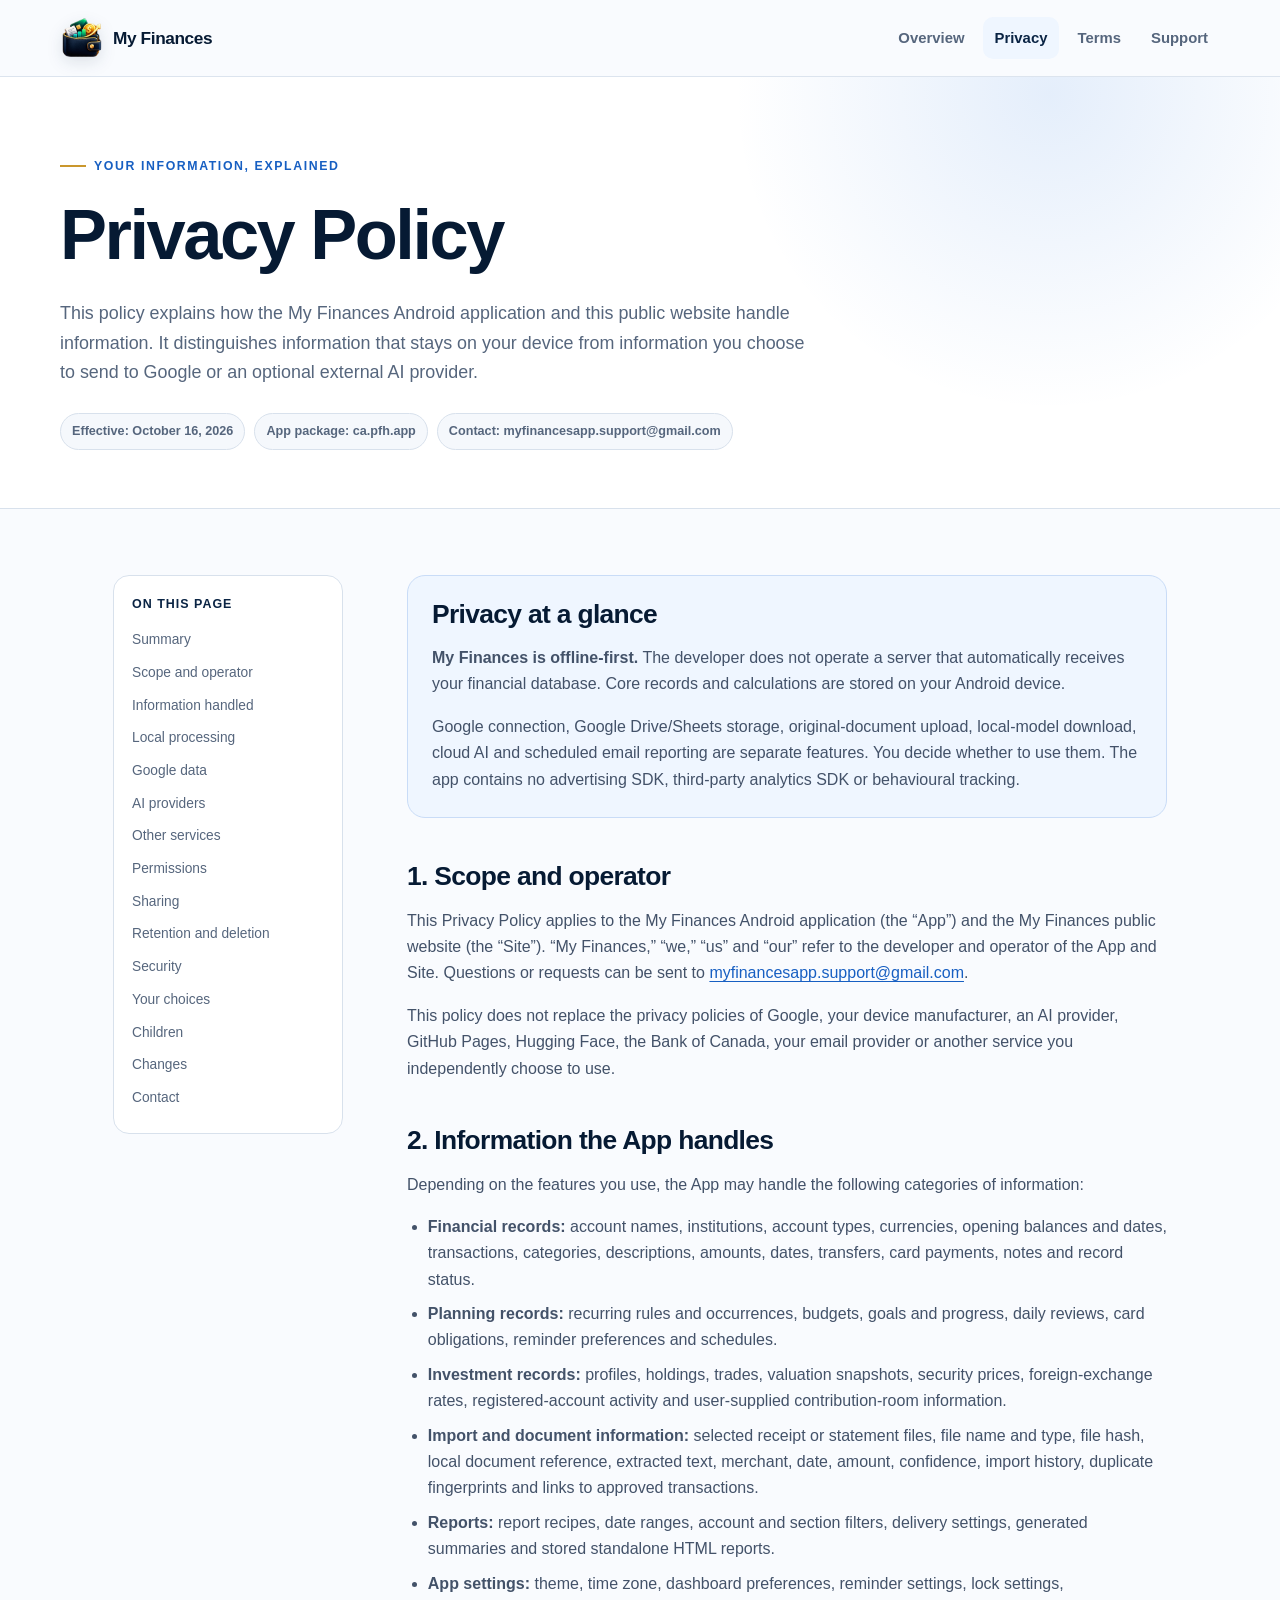
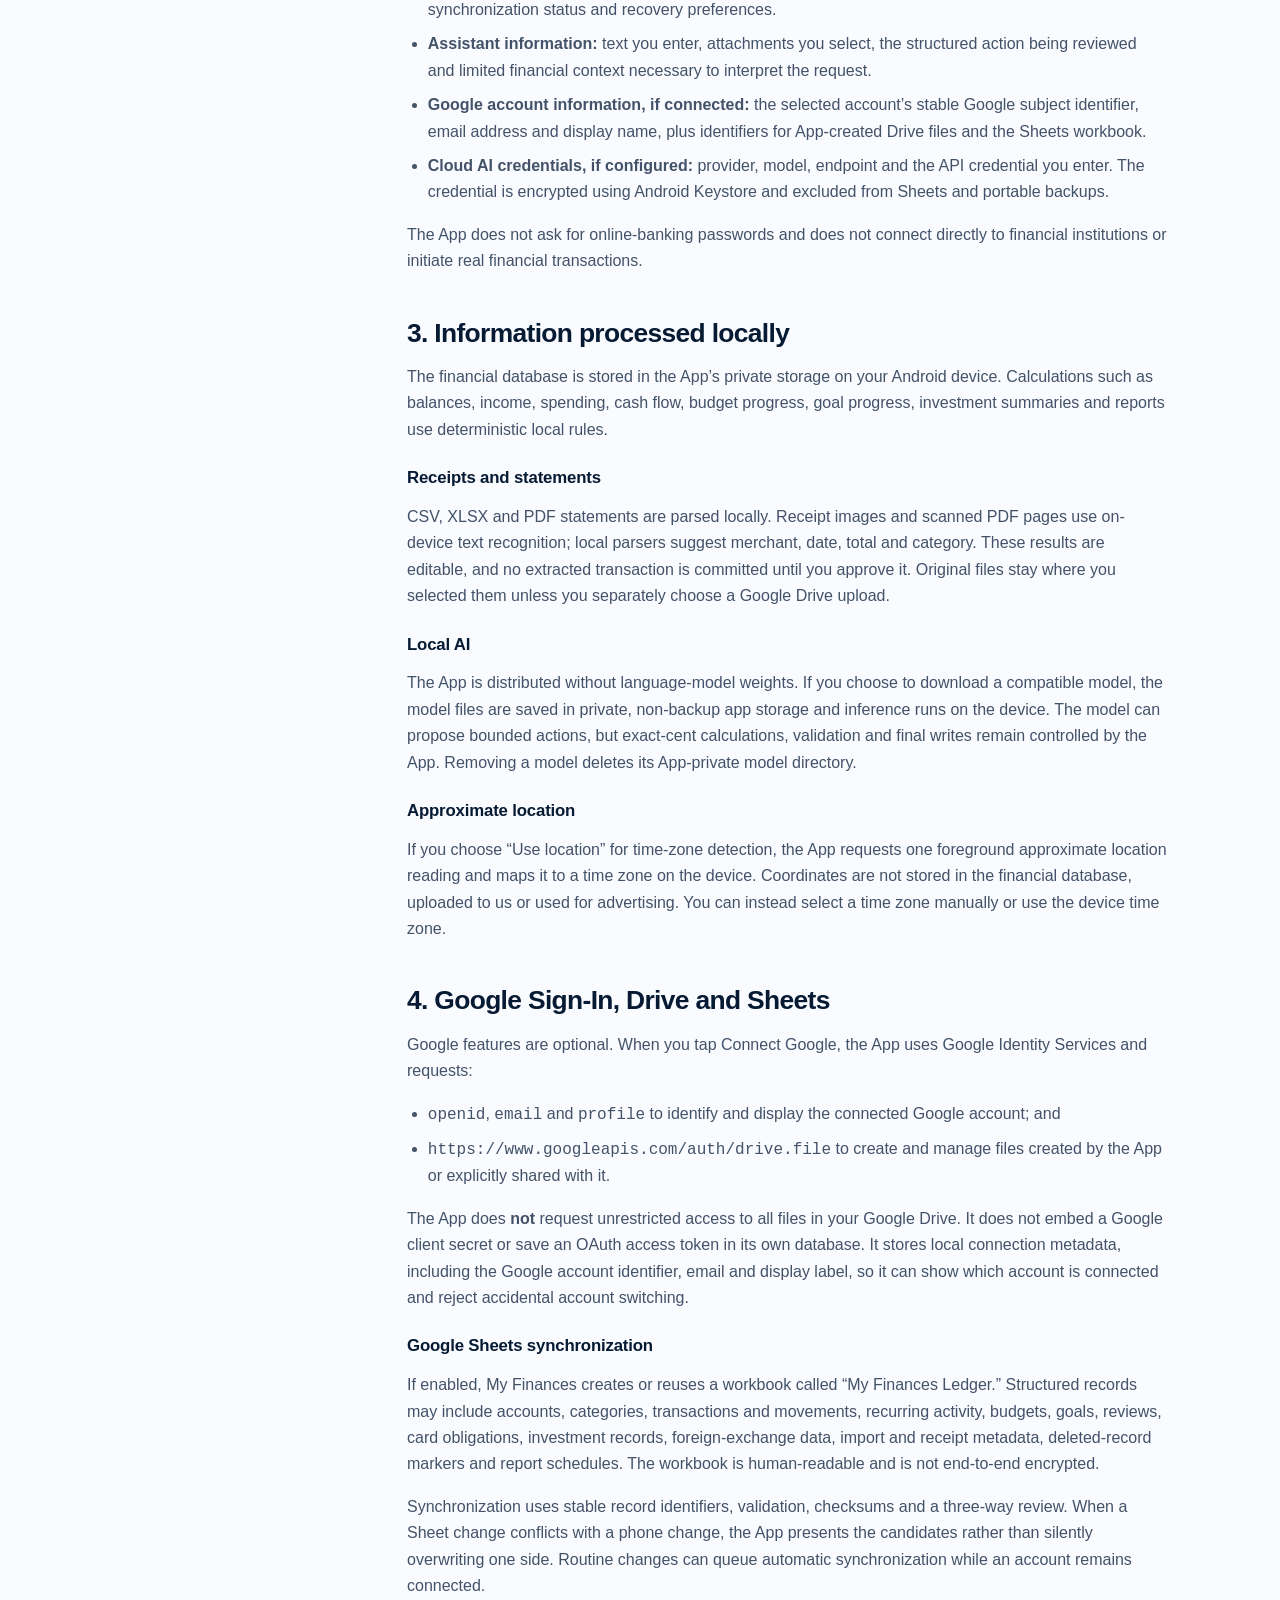
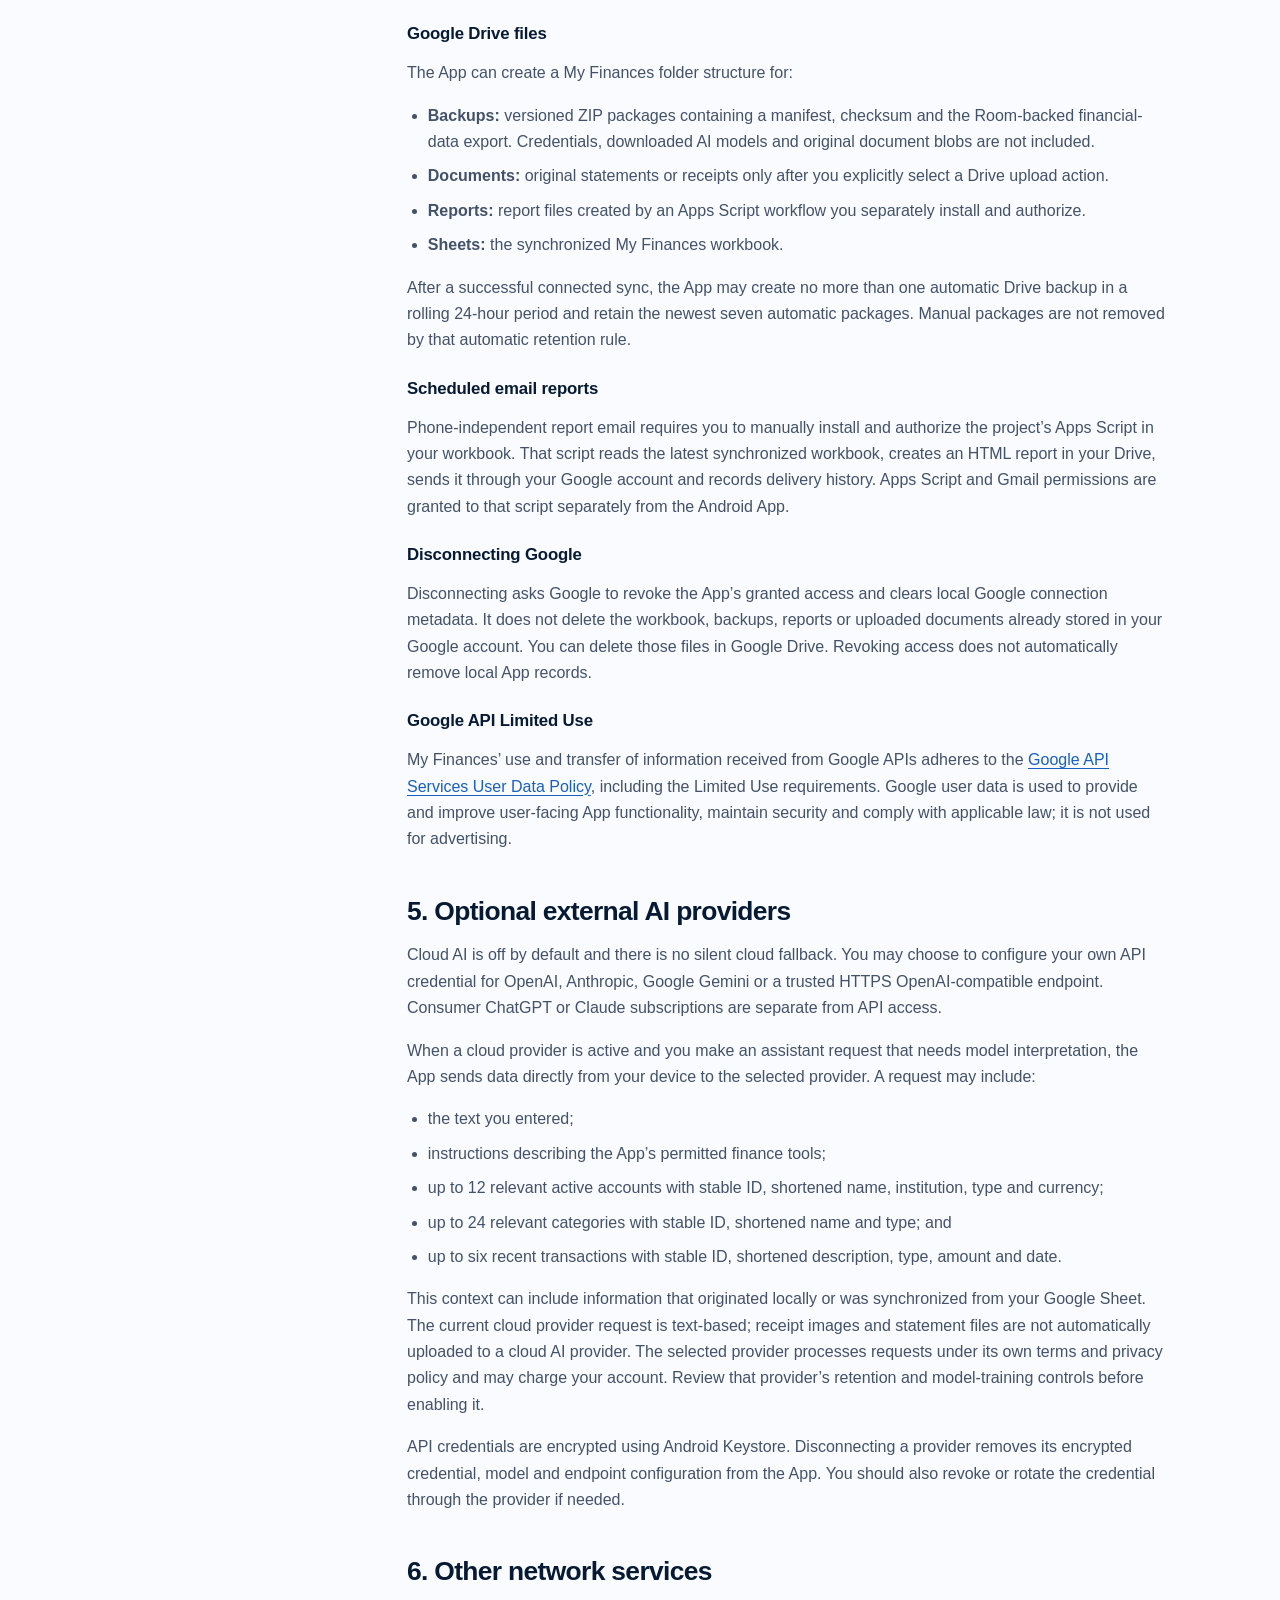
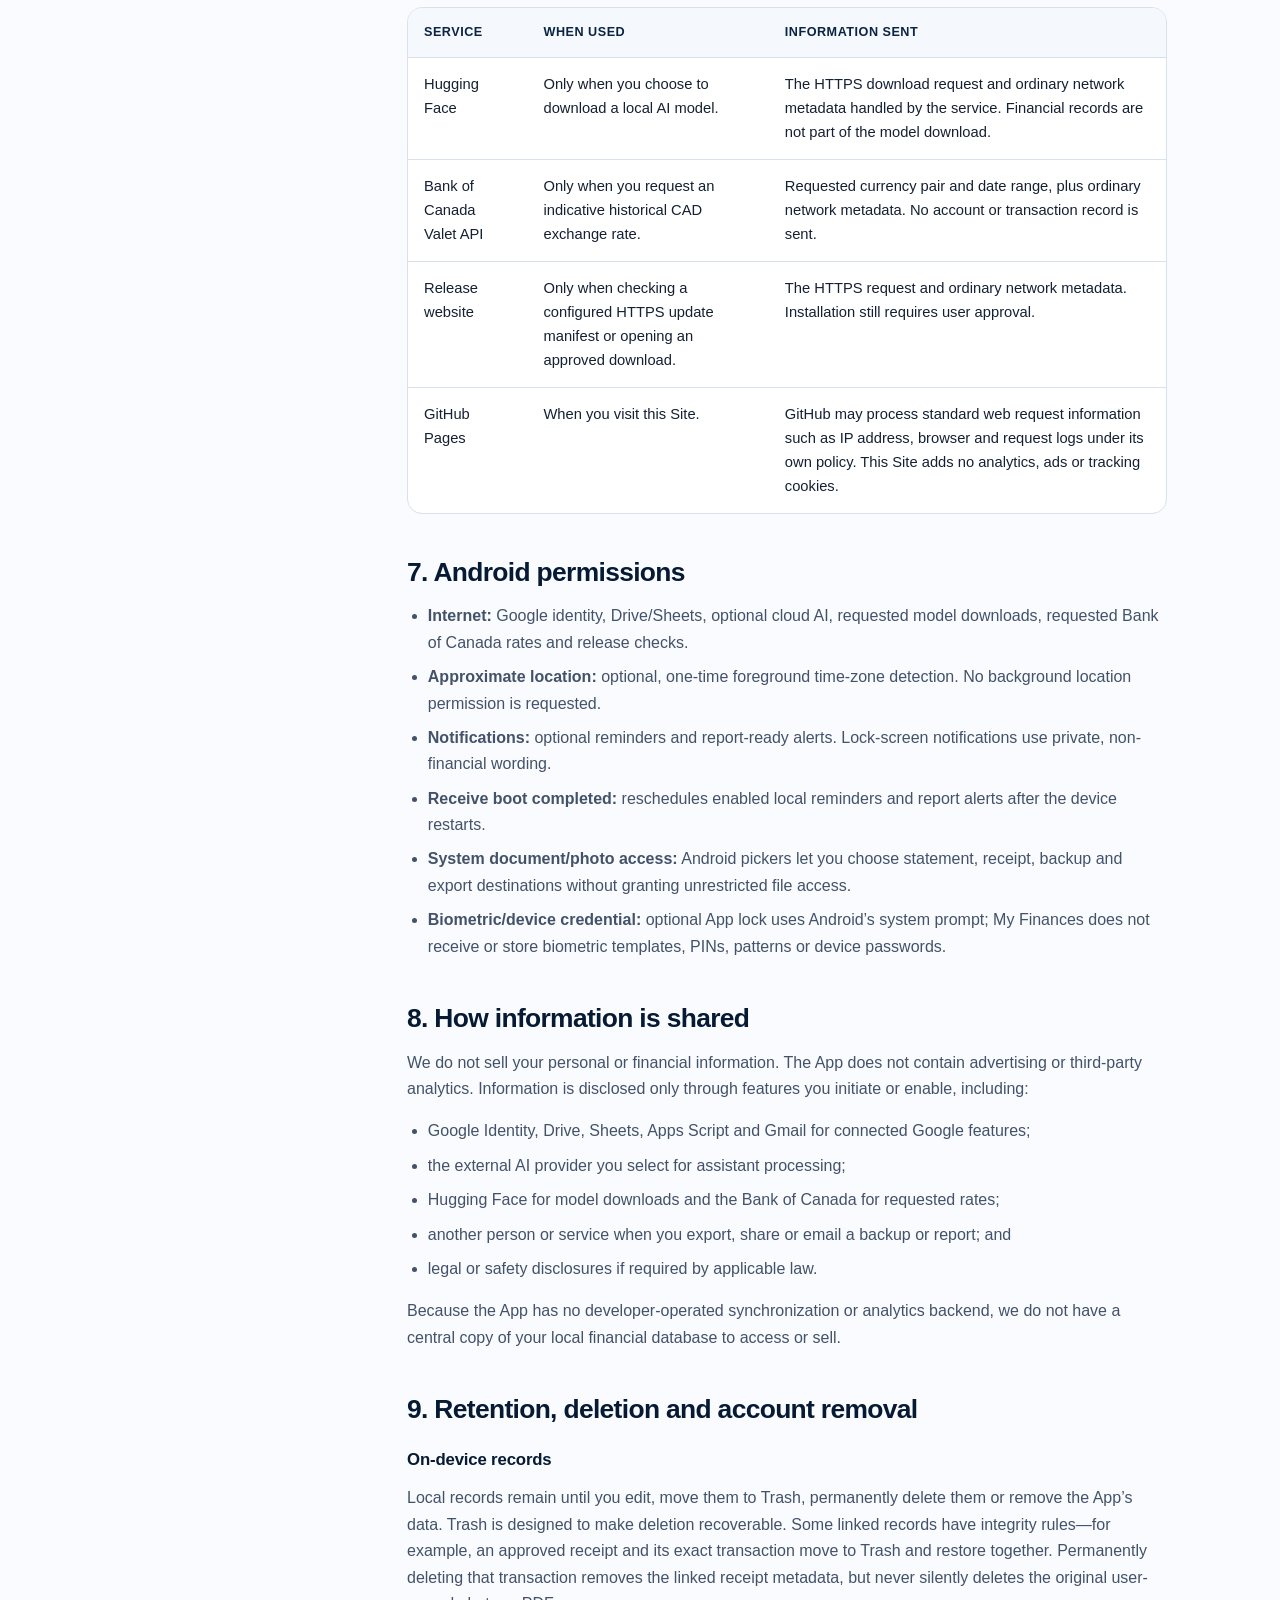
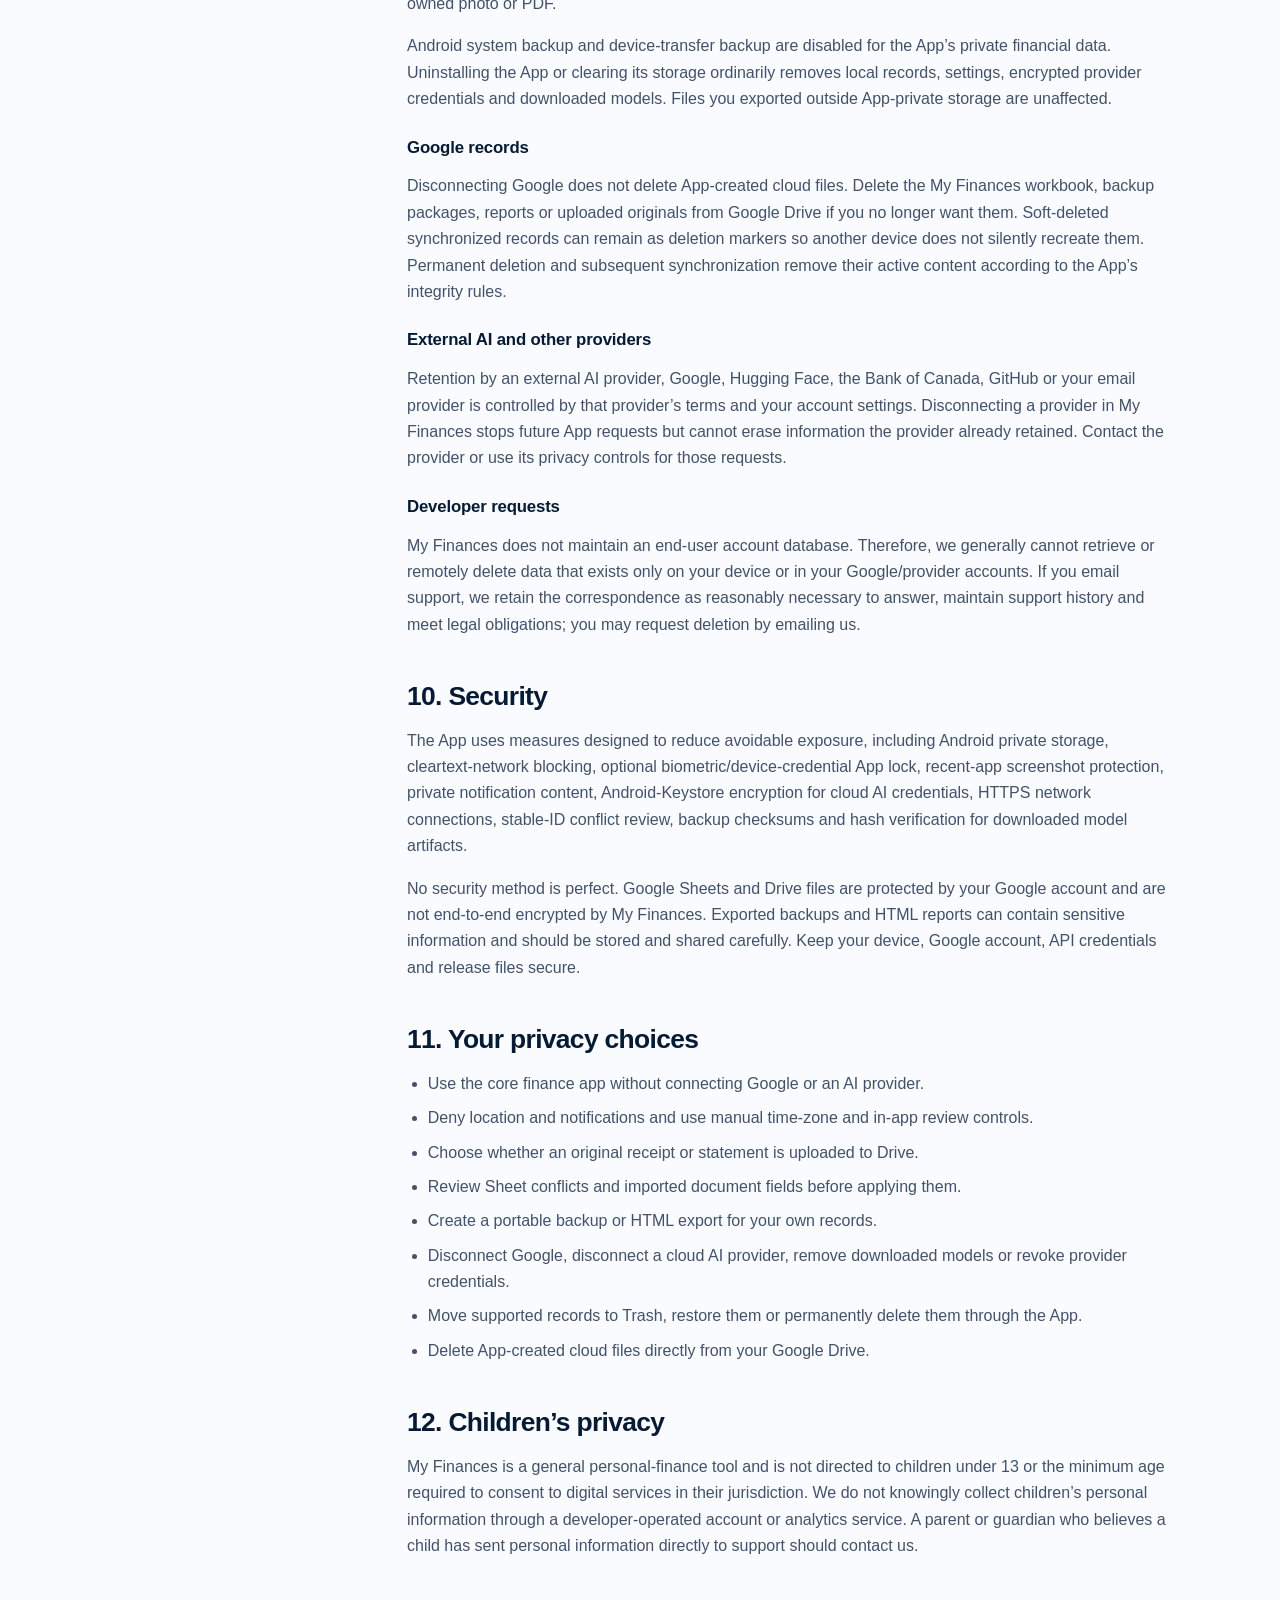
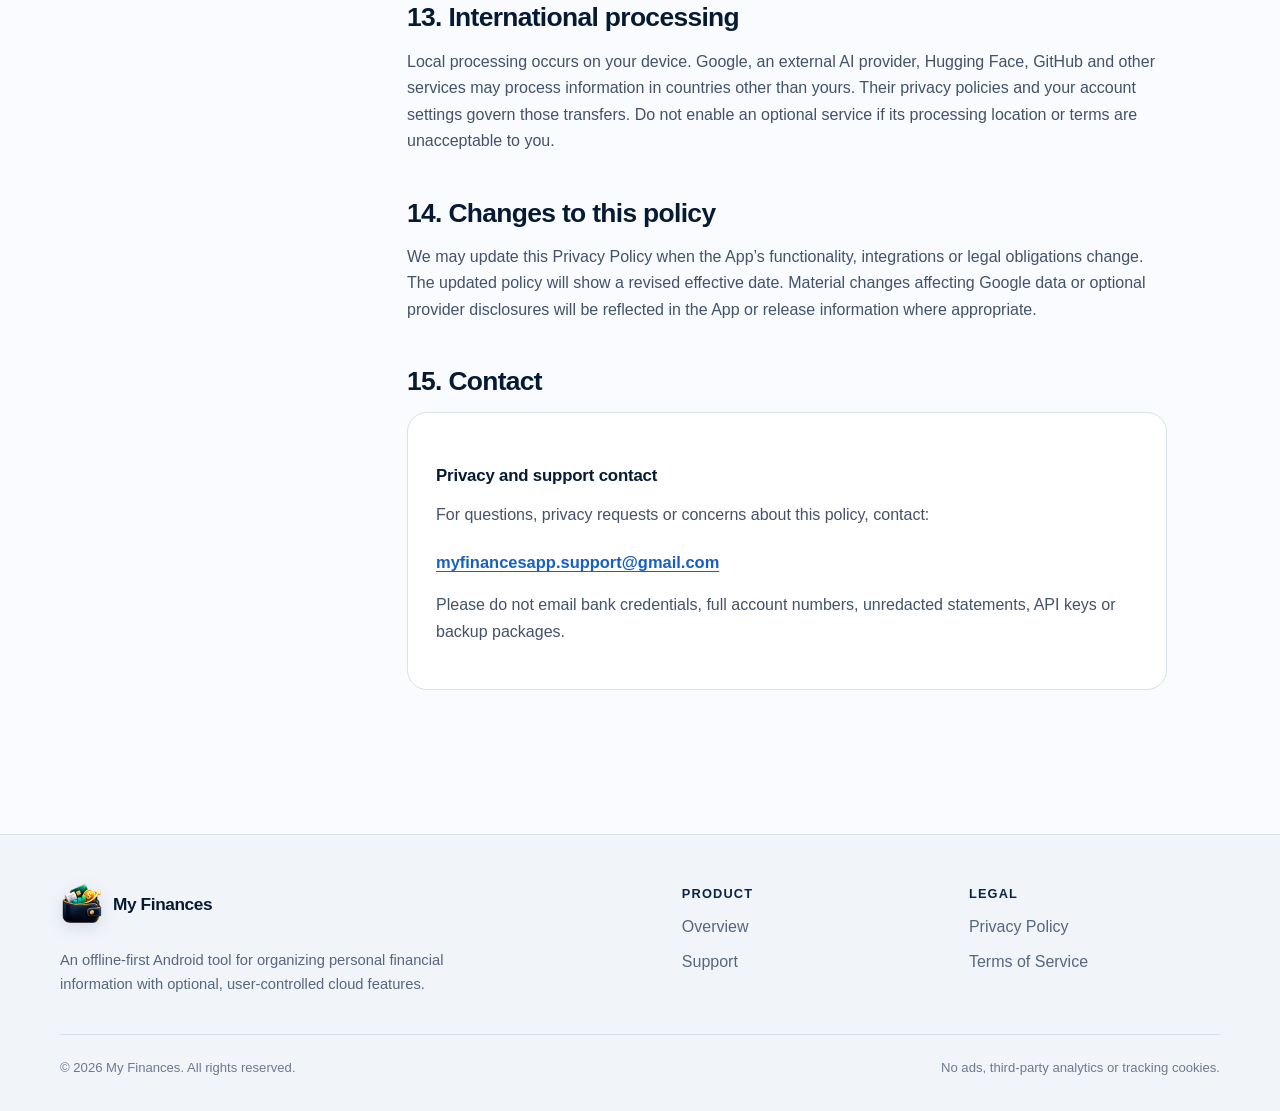
==== privacy.html @ 4ec8d9cf "Add My Finances public website and legal pages" ====
<!doctype html>
<html lang="en-CA">
<head>
  <meta charset="utf-8">
  <meta name="viewport" content="width=device-width, initial-scale=1">
  <meta name="description" content="Privacy Policy for the My Finances Android application and website, including local data, Google Drive and Sheets, document imports, AI providers, retention, export and deletion.">
  <meta name="theme-color" content="#0a2444">
  <title>Privacy Policy — My Finances</title>
  <link rel="icon" type="image/png" href="assets/my-finances-logo.png">
  <link rel="stylesheet" href="styles.css">
</head>
<body>
  <a class="skip-link" href="#main">Skip to main content</a>
  <header class="site-header">
    <div class="container header-inner">
      <a class="brand" href="index.html" aria-label="My Finances home">
        <img src="assets/my-finances-logo.png" alt="" width="42" height="42">
        <span>My Finances</span>
      </a>
      <nav class="site-nav" aria-label="Main navigation">
        <a href="index.html">Overview</a>
        <a href="privacy.html" aria-current="page">Privacy</a>
        <a href="terms.html">Terms</a>
        <a href="support.html">Support</a>
      </nav>
    </div>
  </header>

  <main id="main">
    <header class="page-hero">
      <div class="container">
        <p class="eyebrow">Your information, explained</p>
        <h1>Privacy Policy</h1>
        <p class="page-intro">This policy explains how the My Finances Android application and this public website handle information. It distinguishes information that stays on your device from information you choose to send to Google or an optional external AI provider.</p>
        <div class="meta-row">
          <span class="meta-tag">Effective: October 16, 2026</span>
          <span class="meta-tag">App package: ca.pfh.app</span>
          <span class="meta-tag">Contact: myfinancesapp.support@gmail.com</span>
        </div>
      </div>
    </header>

    <div class="container legal-layout">
      <nav class="toc" aria-label="Privacy Policy sections">
        <strong>On this page</strong>
        <a href="#summary">Summary</a>
        <a href="#scope">Scope and operator</a>
        <a href="#information">Information handled</a>
        <a href="#local">Local processing</a>
        <a href="#google">Google data</a>
        <a href="#ai">AI providers</a>
        <a href="#other-services">Other services</a>
        <a href="#permissions">Permissions</a>
        <a href="#sharing">Sharing</a>
        <a href="#retention">Retention and deletion</a>
        <a href="#security">Security</a>
        <a href="#choices">Your choices</a>
        <a href="#children">Children</a>
        <a href="#changes">Changes</a>
        <a href="#contact">Contact</a>
      </nav>

      <article class="legal-content">
        <section id="summary" class="legal-summary">
          <h2>Privacy at a glance</h2>
          <p><strong>My Finances is offline-first.</strong> The developer does not operate a server that automatically receives your financial database. Core records and calculations are stored on your Android device.</p>
          <p>Google connection, Google Drive/Sheets storage, original-document upload, local-model download, cloud AI and scheduled email reporting are separate features. You decide whether to use them. The app contains no advertising SDK, third-party analytics SDK or behavioural tracking.</p>
        </section>

        <section id="scope">
          <h2>1. Scope and operator</h2>
          <p>This Privacy Policy applies to the My Finances Android application (the “App”) and the My Finances public website (the “Site”). “My Finances,” “we,” “us” and “our” refer to the developer and operator of the App and Site. Questions or requests can be sent to <a href="mailto:myfinancesapp.support@gmail.com">myfinancesapp.support@gmail.com</a>.</p>
          <p>This policy does not replace the privacy policies of Google, your device manufacturer, an AI provider, GitHub Pages, Hugging Face, the Bank of Canada, your email provider or another service you independently choose to use.</p>
        </section>

        <section id="information">
          <h2>2. Information the App handles</h2>
          <p>Depending on the features you use, the App may handle the following categories of information:</p>
          <ul>
            <li><strong>Financial records:</strong> account names, institutions, account types, currencies, opening balances and dates, transactions, categories, descriptions, amounts, dates, transfers, card payments, notes and record status.</li>
            <li><strong>Planning records:</strong> recurring rules and occurrences, budgets, goals and progress, daily reviews, card obligations, reminder preferences and schedules.</li>
            <li><strong>Investment records:</strong> profiles, holdings, trades, valuation snapshots, security prices, foreign-exchange rates, registered-account activity and user-supplied contribution-room information.</li>
            <li><strong>Import and document information:</strong> selected receipt or statement files, file name and type, file hash, local document reference, extracted text, merchant, date, amount, confidence, import history, duplicate fingerprints and links to approved transactions.</li>
            <li><strong>Reports:</strong> report recipes, date ranges, account and section filters, delivery settings, generated summaries and stored standalone HTML reports.</li>
            <li><strong>App settings:</strong> theme, time zone, dashboard preferences, reminder settings, lock settings, synchronization status and recovery preferences.</li>
            <li><strong>Assistant information:</strong> text you enter, attachments you select, the structured action being reviewed and limited financial context necessary to interpret the request.</li>
            <li><strong>Google account information, if connected:</strong> the selected account’s stable Google subject identifier, email address and display name, plus identifiers for App-created Drive files and the Sheets workbook.</li>
            <li><strong>Cloud AI credentials, if configured:</strong> provider, model, endpoint and the API credential you enter. The credential is encrypted using Android Keystore and excluded from Sheets and portable backups.</li>
          </ul>
          <p>The App does not ask for online-banking passwords and does not connect directly to financial institutions or initiate real financial transactions.</p>
        </section>

        <section id="local">
          <h2>3. Information processed locally</h2>
          <p>The financial database is stored in the App’s private storage on your Android device. Calculations such as balances, income, spending, cash flow, budget progress, goal progress, investment summaries and reports use deterministic local rules.</p>
          <h3>Receipts and statements</h3>
          <p>CSV, XLSX and PDF statements are parsed locally. Receipt images and scanned PDF pages use on-device text recognition; local parsers suggest merchant, date, total and category. These results are editable, and no extracted transaction is committed until you approve it. Original files stay where you selected them unless you separately choose a Google Drive upload.</p>
          <h3>Local AI</h3>
          <p>The App is distributed without language-model weights. If you choose to download a compatible model, the model files are saved in private, non-backup app storage and inference runs on the device. The model can propose bounded actions, but exact-cent calculations, validation and final writes remain controlled by the App. Removing a model deletes its App-private model directory.</p>
          <h3>Approximate location</h3>
          <p>If you choose “Use location” for time-zone detection, the App requests one foreground approximate location reading and maps it to a time zone on the device. Coordinates are not stored in the financial database, uploaded to us or used for advertising. You can instead select a time zone manually or use the device time zone.</p>
        </section>

        <section id="google">
          <h2>4. Google Sign-In, Drive and Sheets</h2>
          <p>Google features are optional. When you tap Connect Google, the App uses Google Identity Services and requests:</p>
          <ul>
            <li><code>openid</code>, <code>email</code> and <code>profile</code> to identify and display the connected Google account; and</li>
            <li><code>https://www.googleapis.com/auth/drive.file</code> to create and manage files created by the App or explicitly shared with it.</li>
          </ul>
          <p>The App does <strong>not</strong> request unrestricted access to all files in your Google Drive. It does not embed a Google client secret or save an OAuth access token in its own database. It stores local connection metadata, including the Google account identifier, email and display label, so it can show which account is connected and reject accidental account switching.</p>

          <h3>Google Sheets synchronization</h3>
          <p>If enabled, My Finances creates or reuses a workbook called “My Finances Ledger.” Structured records may include accounts, categories, transactions and movements, recurring activity, budgets, goals, reviews, card obligations, investment records, foreign-exchange data, import and receipt metadata, deleted-record markers and report schedules. The workbook is human-readable and is not end-to-end encrypted.</p>
          <p>Synchronization uses stable record identifiers, validation, checksums and a three-way review. When a Sheet change conflicts with a phone change, the App presents the candidates rather than silently overwriting one side. Routine changes can queue automatic synchronization while an account remains connected.</p>

          <h3>Google Drive files</h3>
          <p>The App can create a My Finances folder structure for:</p>
          <ul>
            <li><strong>Backups:</strong> versioned ZIP packages containing a manifest, checksum and the Room-backed financial-data export. Credentials, downloaded AI models and original document blobs are not included.</li>
            <li><strong>Documents:</strong> original statements or receipts only after you explicitly select a Drive upload action.</li>
            <li><strong>Reports:</strong> report files created by an Apps Script workflow you separately install and authorize.</li>
            <li><strong>Sheets:</strong> the synchronized My Finances workbook.</li>
          </ul>
          <p>After a successful connected sync, the App may create no more than one automatic Drive backup in a rolling 24-hour period and retain the newest seven automatic packages. Manual packages are not removed by that automatic retention rule.</p>

          <h3>Scheduled email reports</h3>
          <p>Phone-independent report email requires you to manually install and authorize the project’s Apps Script in your workbook. That script reads the latest synchronized workbook, creates an HTML report in your Drive, sends it through your Google account and records delivery history. Apps Script and Gmail permissions are granted to that script separately from the Android App.</p>

          <h3>Disconnecting Google</h3>
          <p>Disconnecting asks Google to revoke the App’s granted access and clears local Google connection metadata. It does not delete the workbook, backups, reports or uploaded documents already stored in your Google account. You can delete those files in Google Drive. Revoking access does not automatically remove local App records.</p>

          <h3>Google API Limited Use</h3>
          <p>My Finances’ use and transfer of information received from Google APIs adheres to the <a href="https://developers.google.com/terms/api-services-user-data-policy" rel="noopener noreferrer">Google API Services User Data Policy</a>, including the Limited Use requirements. Google user data is used to provide and improve user-facing App functionality, maintain security and comply with applicable law; it is not used for advertising.</p>
        </section>

        <section id="ai">
          <h2>5. Optional external AI providers</h2>
          <p>Cloud AI is off by default and there is no silent cloud fallback. You may choose to configure your own API credential for OpenAI, Anthropic, Google Gemini or a trusted HTTPS OpenAI-compatible endpoint. Consumer ChatGPT or Claude subscriptions are separate from API access.</p>
          <p>When a cloud provider is active and you make an assistant request that needs model interpretation, the App sends data directly from your device to the selected provider. A request may include:</p>
          <ul>
            <li>the text you entered;</li>
            <li>instructions describing the App’s permitted finance tools;</li>
            <li>up to 12 relevant active accounts with stable ID, shortened name, institution, type and currency;</li>
            <li>up to 24 relevant categories with stable ID, shortened name and type; and</li>
            <li>up to six recent transactions with stable ID, shortened description, type, amount and date.</li>
          </ul>
          <p>This context can include information that originated locally or was synchronized from your Google Sheet. The current cloud provider request is text-based; receipt images and statement files are not automatically uploaded to a cloud AI provider. The selected provider processes requests under its own terms and privacy policy and may charge your account. Review that provider’s retention and model-training controls before enabling it.</p>
          <p>API credentials are encrypted using Android Keystore. Disconnecting a provider removes its encrypted credential, model and endpoint configuration from the App. You should also revoke or rotate the credential through the provider if needed.</p>
        </section>

        <section id="other-services">
          <h2>6. Other network services</h2>
          <div class="table-wrap">
            <table>
              <thead>
                <tr><th>Service</th><th>When used</th><th>Information sent</th></tr>
              </thead>
              <tbody>
                <tr><td>Hugging Face</td><td>Only when you choose to download a local AI model.</td><td>The HTTPS download request and ordinary network metadata handled by the service. Financial records are not part of the model download.</td></tr>
                <tr><td>Bank of Canada Valet API</td><td>Only when you request an indicative historical CAD exchange rate.</td><td>Requested currency pair and date range, plus ordinary network metadata. No account or transaction record is sent.</td></tr>
                <tr><td>Release website</td><td>Only when checking a configured HTTPS update manifest or opening an approved download.</td><td>The HTTPS request and ordinary network metadata. Installation still requires user approval.</td></tr>
                <tr><td>GitHub Pages</td><td>When you visit this Site.</td><td>GitHub may process standard web request information such as IP address, browser and request logs under its own policy. This Site adds no analytics, ads or tracking cookies.</td></tr>
              </tbody>
            </table>
          </div>
        </section>

        <section id="permissions">
          <h2>7. Android permissions</h2>
          <ul>
            <li><strong>Internet:</strong> Google identity, Drive/Sheets, optional cloud AI, requested model downloads, requested Bank of Canada rates and release checks.</li>
            <li><strong>Approximate location:</strong> optional, one-time foreground time-zone detection. No background location permission is requested.</li>
            <li><strong>Notifications:</strong> optional reminders and report-ready alerts. Lock-screen notifications use private, non-financial wording.</li>
            <li><strong>Receive boot completed:</strong> reschedules enabled local reminders and report alerts after the device restarts.</li>
            <li><strong>System document/photo access:</strong> Android pickers let you choose statement, receipt, backup and export destinations without granting unrestricted file access.</li>
            <li><strong>Biometric/device credential:</strong> optional App lock uses Android’s system prompt; My Finances does not receive or store biometric templates, PINs, patterns or device passwords.</li>
          </ul>
        </section>

        <section id="sharing">
          <h2>8. How information is shared</h2>
          <p>We do not sell your personal or financial information. The App does not contain advertising or third-party analytics. Information is disclosed only through features you initiate or enable, including:</p>
          <ul>
            <li>Google Identity, Drive, Sheets, Apps Script and Gmail for connected Google features;</li>
            <li>the external AI provider you select for assistant processing;</li>
            <li>Hugging Face for model downloads and the Bank of Canada for requested rates;</li>
            <li>another person or service when you export, share or email a backup or report; and</li>
            <li>legal or safety disclosures if required by applicable law.</li>
          </ul>
          <p>Because the App has no developer-operated synchronization or analytics backend, we do not have a central copy of your local financial database to access or sell.</p>
        </section>

        <section id="retention">
          <h2>9. Retention, deletion and account removal</h2>
          <h3>On-device records</h3>
          <p>Local records remain until you edit, move them to Trash, permanently delete them or remove the App’s data. Trash is designed to make deletion recoverable. Some linked records have integrity rules—for example, an approved receipt and its exact transaction move to Trash and restore together. Permanently deleting that transaction removes the linked receipt metadata, but never silently deletes the original user-owned photo or PDF.</p>
          <p>Android system backup and device-transfer backup are disabled for the App’s private financial data. Uninstalling the App or clearing its storage ordinarily removes local records, settings, encrypted provider credentials and downloaded models. Files you exported outside App-private storage are unaffected.</p>
          <h3>Google records</h3>
          <p>Disconnecting Google does not delete App-created cloud files. Delete the My Finances workbook, backup packages, reports or uploaded originals from Google Drive if you no longer want them. Soft-deleted synchronized records can remain as deletion markers so another device does not silently recreate them. Permanent deletion and subsequent synchronization remove their active content according to the App’s integrity rules.</p>
          <h3>External AI and other providers</h3>
          <p>Retention by an external AI provider, Google, Hugging Face, the Bank of Canada, GitHub or your email provider is controlled by that provider’s terms and your account settings. Disconnecting a provider in My Finances stops future App requests but cannot erase information the provider already retained. Contact the provider or use its privacy controls for those requests.</p>
          <h3>Developer requests</h3>
          <p>My Finances does not maintain an end-user account database. Therefore, we generally cannot retrieve or remotely delete data that exists only on your device or in your Google/provider accounts. If you email support, we retain the correspondence as reasonably necessary to answer, maintain support history and meet legal obligations; you may request deletion by emailing us.</p>
        </section>

        <section id="security">
          <h2>10. Security</h2>
          <p>The App uses measures designed to reduce avoidable exposure, including Android private storage, cleartext-network blocking, optional biometric/device-credential App lock, recent-app screenshot protection, private notification content, Android-Keystore encryption for cloud AI credentials, HTTPS network connections, stable-ID conflict review, backup checksums and hash verification for downloaded model artifacts.</p>
          <p>No security method is perfect. Google Sheets and Drive files are protected by your Google account and are not end-to-end encrypted by My Finances. Exported backups and HTML reports can contain sensitive information and should be stored and shared carefully. Keep your device, Google account, API credentials and release files secure.</p>
        </section>

        <section id="choices">
          <h2>11. Your privacy choices</h2>
          <ul>
            <li>Use the core finance app without connecting Google or an AI provider.</li>
            <li>Deny location and notifications and use manual time-zone and in-app review controls.</li>
            <li>Choose whether an original receipt or statement is uploaded to Drive.</li>
            <li>Review Sheet conflicts and imported document fields before applying them.</li>
            <li>Create a portable backup or HTML export for your own records.</li>
            <li>Disconnect Google, disconnect a cloud AI provider, remove downloaded models or revoke provider credentials.</li>
            <li>Move supported records to Trash, restore them or permanently delete them through the App.</li>
            <li>Delete App-created cloud files directly from your Google Drive.</li>
          </ul>
        </section>

        <section id="children">
          <h2>12. Children’s privacy</h2>
          <p>My Finances is a general personal-finance tool and is not directed to children under 13 or the minimum age required to consent to digital services in their jurisdiction. We do not knowingly collect children’s personal information through a developer-operated account or analytics service. A parent or guardian who believes a child has sent personal information directly to support should contact us.</p>
        </section>

        <section id="international">
          <h2>13. International processing</h2>
          <p>Local processing occurs on your device. Google, an external AI provider, Hugging Face, GitHub and other services may process information in countries other than yours. Their privacy policies and your account settings govern those transfers. Do not enable an optional service if its processing location or terms are unacceptable to you.</p>
        </section>

        <section id="changes">
          <h2>14. Changes to this policy</h2>
          <p>We may update this Privacy Policy when the App’s functionality, integrations or legal obligations change. The updated policy will show a revised effective date. Material changes affecting Google data or optional provider disclosures will be reflected in the App or release information where appropriate.</p>
        </section>

        <section id="contact">
          <h2>15. Contact</h2>
          <div class="contact-card">
            <h3>Privacy and support contact</h3>
            <p>For questions, privacy requests or concerns about this policy, contact:</p>
            <a class="contact-address" href="mailto:myfinancesapp.support@gmail.com">myfinancesapp.support@gmail.com</a>
            <p>Please do not email bank credentials, full account numbers, unredacted statements, API keys or backup packages.</p>
          </div>
        </section>
      </article>
    </div>
  </main>

  <footer class="site-footer">
    <div class="container">
      <div class="footer-grid">
        <div>
          <a class="brand" href="index.html">
            <img src="assets/my-finances-logo.png" alt="" width="42" height="42">
            <span>My Finances</span>
          </a>
          <p class="footer-copy">An offline-first Android tool for organizing personal financial information with optional, user-controlled cloud features.</p>
        </div>
        <div><p class="footer-heading">Product</p><div class="footer-links"><a href="index.html">Overview</a><a href="support.html">Support</a></div></div>
        <div><p class="footer-heading">Legal</p><div class="footer-links"><a href="privacy.html">Privacy Policy</a><a href="terms.html">Terms of Service</a></div></div>
      </div>
      <div class="footer-bottom"><span>© 2026 My Finances. All rights reserved.</span><span>No ads, third-party analytics or tracking cookies.</span></div>
    </div>
  </footer>
</body>
</html>
---- styles.css ----
/* My Finances public website — intentionally dependency-free. */
:root {
  color-scheme: light;
  --navy-950: #061a33;
  --navy-900: #0a2444;
  --navy-800: #10365f;
  --blue-700: #175fc2;
  --blue-600: #2474df;
  --blue-100: #dceaff;
  --blue-050: #eff6ff;
  --green-700: #087a5b;
  --green-100: #d8f2e8;
  --gold-500: #ca972d;
  --gold-100: #f8ebc9;
  --ink: #142033;
  --muted: #56667d;
  --line: #d8e1ec;
  --surface: #ffffff;
  --surface-soft: #f5f8fc;
  --page: #f9fbfe;
  --shadow: 0 24px 60px rgba(8, 35, 68, 0.12);
  --radius-lg: 28px;
  --radius-md: 20px;
  --radius-sm: 13px;
  --content: 1160px;
}

* {
  box-sizing: border-box;
}

html {
  scroll-behavior: smooth;
}

body {
  margin: 0;
  background: var(--page);
  color: var(--ink);
  font-family: Inter, ui-sans-serif, -apple-system, BlinkMacSystemFont, "Segoe UI", Roboto, Helvetica, Arial, sans-serif;
  font-size: 16px;
  line-height: 1.65;
  -webkit-font-smoothing: antialiased;
}

img {
  display: block;
  max-width: 100%;
}

a {
  color: var(--blue-700);
  text-underline-offset: 0.18em;
}

a:hover {
  color: var(--navy-900);
}

code {
  overflow-wrap: anywhere;
  word-break: break-word;
}

a:focus-visible,
button:focus-visible {
  outline: 3px solid rgba(36, 116, 223, 0.35);
  outline-offset: 4px;
  border-radius: 6px;
}

.skip-link {
  position: fixed;
  top: 12px;
  left: 12px;
  z-index: 100;
  padding: 10px 14px;
  border-radius: 10px;
  background: var(--navy-950);
  color: #fff;
  transform: translateY(-160%);
  transition: transform 160ms ease;
}

.skip-link:focus {
  transform: translateY(0);
}

.container {
  width: min(calc(100% - 40px), var(--content));
  margin-inline: auto;
}

.site-header {
  position: sticky;
  top: 0;
  z-index: 20;
  border-bottom: 1px solid rgba(216, 225, 236, 0.86);
  background: rgba(249, 251, 254, 0.94);
  backdrop-filter: blur(16px);
}

.header-inner {
  min-height: 76px;
  display: flex;
  align-items: center;
  justify-content: space-between;
  gap: 28px;
}

.brand {
  display: inline-flex;
  align-items: center;
  gap: 11px;
  color: var(--navy-950);
  font-weight: 800;
  letter-spacing: -0.025em;
  text-decoration: none;
  white-space: nowrap;
}

.brand img {
  width: 42px;
  height: 42px;
  border-radius: 12px;
  object-fit: contain;
  filter: drop-shadow(0 5px 8px rgba(8, 35, 68, 0.12));
}

.brand span {
  font-size: 1.08rem;
}

.site-nav {
  display: flex;
  align-items: center;
  gap: 6px;
}

.site-nav a {
  padding: 9px 12px;
  border-radius: 10px;
  color: var(--muted);
  font-size: 0.93rem;
  font-weight: 650;
  text-decoration: none;
}

.site-nav a:hover,
.site-nav a[aria-current="page"] {
  background: var(--blue-050);
  color: var(--navy-900);
}

.hero {
  position: relative;
  overflow: hidden;
  padding: 92px 0 82px;
  background:
    radial-gradient(circle at 88% 8%, rgba(36, 116, 223, 0.13), transparent 27%),
    radial-gradient(circle at 12% 88%, rgba(8, 122, 91, 0.08), transparent 24%);
}

.hero::after {
  content: "";
  position: absolute;
  width: 280px;
  height: 280px;
  right: -160px;
  bottom: -150px;
  border: 1px solid rgba(202, 151, 45, 0.22);
  border-radius: 50%;
  box-shadow: 0 0 0 42px rgba(202, 151, 45, 0.04), 0 0 0 86px rgba(202, 151, 45, 0.025);
  pointer-events: none;
}

.hero-grid {
  display: grid;
  grid-template-columns: 1.08fr 0.92fr;
  align-items: center;
  gap: clamp(42px, 7vw, 90px);
}

.eyebrow {
  display: inline-flex;
  align-items: center;
  gap: 8px;
  margin: 0 0 20px;
  color: var(--blue-700);
  font-size: 0.77rem;
  font-weight: 800;
  letter-spacing: 0.13em;
  text-transform: uppercase;
}

.eyebrow::before {
  width: 26px;
  height: 2px;
  content: "";
  background: var(--gold-500);
}

h1,
h2,
h3 {
  color: var(--navy-950);
  line-height: 1.12;
  letter-spacing: -0.035em;
}

h1 {
  max-width: 760px;
  margin: 0 0 24px;
  font-size: clamp(2.75rem, 6.2vw, 5.25rem);
  font-weight: 850;
}

h2 {
  margin: 0 0 18px;
  font-size: clamp(2rem, 4vw, 3.25rem);
  font-weight: 820;
}

h3 {
  margin: 0 0 10px;
  font-size: 1.18rem;
  font-weight: 780;
}

.hero-copy {
  max-width: 650px;
  margin: 0 0 30px;
  color: var(--muted);
  font-size: clamp(1.06rem, 2vw, 1.25rem);
}

.button-row {
  display: flex;
  flex-wrap: wrap;
  gap: 12px;
}

.button {
  display: inline-flex;
  min-height: 48px;
  align-items: center;
  justify-content: center;
  padding: 12px 20px;
  border: 1px solid transparent;
  border-radius: 14px;
  font-weight: 750;
  text-decoration: none;
  transition: transform 160ms ease, box-shadow 160ms ease, background 160ms ease;
}

.button:hover {
  transform: translateY(-1px);
}

.button-primary {
  background: var(--blue-700);
  color: #fff;
  box-shadow: 0 12px 24px rgba(23, 95, 194, 0.2);
}

.button-primary:hover {
  background: var(--navy-800);
  color: #fff;
}

.button-secondary {
  border-color: var(--line);
  background: var(--surface);
  color: var(--navy-900);
}

.button-secondary:hover {
  border-color: #b8c9dc;
  background: var(--blue-050);
}

.trust-row {
  display: flex;
  flex-wrap: wrap;
  gap: 9px;
  margin-top: 28px;
}

.pill {
  display: inline-flex;
  align-items: center;
  gap: 7px;
  padding: 7px 10px;
  border: 1px solid var(--line);
  border-radius: 999px;
  background: rgba(255, 255, 255, 0.72);
  color: var(--muted);
  font-size: 0.79rem;
  font-weight: 690;
}

.pill::before {
  width: 7px;
  height: 7px;
  content: "";
  border-radius: 50%;
  background: var(--green-700);
}

.product-frame {
  position: relative;
  padding: 18px;
  border: 1px solid rgba(255, 255, 255, 0.4);
  border-radius: 34px;
  background: linear-gradient(145deg, var(--navy-950), #0f4278 65%, #1762af);
  box-shadow: var(--shadow);
  color: #fff;
}

.product-frame::before {
  position: absolute;
  inset: -1px;
  content: "";
  border-radius: inherit;
  background: linear-gradient(135deg, rgba(255,255,255,.28), transparent 40%);
  pointer-events: none;
}

.product-top {
  position: relative;
  display: flex;
  align-items: center;
  justify-content: space-between;
  gap: 14px;
  padding: 8px 8px 20px;
}

.product-logo {
  width: 78px;
  height: 78px;
  border-radius: 22px;
  background: rgba(255,255,255,.11);
  object-fit: contain;
}

.secure-badge {
  padding: 7px 11px;
  border: 1px solid rgba(255,255,255,.18);
  border-radius: 999px;
  background: rgba(255,255,255,.08);
  color: #dbeaff;
  font-size: .76rem;
  font-weight: 700;
}

.dashboard-card {
  position: relative;
  padding: 25px;
  border: 1px solid rgba(255,255,255,.5);
  border-radius: 24px;
  background: rgba(255,255,255,.96);
  color: var(--ink);
  box-shadow: 0 18px 35px rgba(0,0,0,.16);
}

.dashboard-label {
  color: var(--muted);
  font-size: .78rem;
  font-weight: 800;
  letter-spacing: .1em;
  text-transform: uppercase;
}

.dashboard-title {
  margin: 7px 0 22px;
  color: var(--navy-950);
  font-size: clamp(1.6rem, 4vw, 2.2rem);
  font-weight: 820;
  letter-spacing: -.04em;
}

.signal-grid {
  display: grid;
  grid-template-columns: repeat(3, 1fr);
  gap: 10px;
}

.signal {
  min-height: 92px;
  padding: 13px;
  border-radius: 15px;
  background: var(--surface-soft);
}

.signal strong,
.signal span {
  display: block;
}

.signal strong {
  margin-bottom: 4px;
  color: var(--navy-900);
  font-size: .94rem;
}

.signal span {
  color: var(--muted);
  font-size: .75rem;
  line-height: 1.35;
}

.trend {
  display: flex;
  height: 72px;
  align-items: end;
  gap: 9px;
  margin-top: 18px;
  padding-top: 10px;
  border-top: 1px solid var(--line);
}

.trend i {
  flex: 1;
  min-width: 9px;
  border-radius: 8px 8px 3px 3px;
  background: linear-gradient(180deg, var(--blue-600), var(--blue-100));
}

.trend i:nth-child(1) { height: 34%; }
.trend i:nth-child(2) { height: 52%; }
.trend i:nth-child(3) { height: 45%; }
.trend i:nth-child(4) { height: 72%; }
.trend i:nth-child(5) { height: 63%; }
.trend i:nth-child(6) { height: 88%; background: linear-gradient(180deg, var(--green-700), var(--green-100)); }

.section {
  padding: 86px 0;
}

.section-tight {
  padding: 68px 0;
}

.section-white {
  border-block: 1px solid var(--line);
  background: var(--surface);
}

.section-navy {
  background: var(--navy-950);
  color: #dce6f2;
}

.section-navy h2,
.section-navy h3 {
  color: #fff;
}

.section-navy .section-copy {
  color: #aebed2;
}

.section-heading {
  max-width: 760px;
  margin-bottom: 38px;
}

.section-copy {
  max-width: 700px;
  margin: 0;
  color: var(--muted);
  font-size: 1.08rem;
}

.feature-grid {
  display: grid;
  grid-template-columns: repeat(3, 1fr);
  gap: 18px;
}

.feature-card {
  min-height: 250px;
  padding: 25px;
  border: 1px solid var(--line);
  border-radius: var(--radius-md);
  background: var(--surface);
  box-shadow: 0 8px 24px rgba(8, 35, 68, 0.045);
}

.feature-card p {
  margin: 0;
  color: var(--muted);
}

.icon-box {
  display: inline-grid;
  width: 46px;
  height: 46px;
  margin-bottom: 20px;
  place-items: center;
  border-radius: 13px;
  background: var(--blue-050);
  color: var(--blue-700);
  font-weight: 850;
}

.icon-box.green {
  background: #e3f5ef;
  color: var(--green-700);
}

.icon-box.gold {
  background: #fff6dc;
  color: #8b6417;
}

.data-path {
  display: grid;
  grid-template-columns: repeat(3, 1fr);
  gap: 16px;
}

.path-card {
  position: relative;
  padding: 24px;
  border: 1px solid rgba(255,255,255,.13);
  border-radius: var(--radius-md);
  background: rgba(255,255,255,.055);
}

.path-number {
  display: inline-grid;
  width: 34px;
  height: 34px;
  margin-bottom: 20px;
  place-items: center;
  border: 1px solid rgba(255,255,255,.22);
  border-radius: 50%;
  color: #9fc6ff;
  font-size: .82rem;
  font-weight: 800;
}

.path-card p {
  margin: 0;
  color: #aebed2;
}

.split {
  display: grid;
  grid-template-columns: .85fr 1.15fr;
  align-items: start;
  gap: clamp(36px, 7vw, 92px);
}

.check-list {
  display: grid;
  gap: 14px;
  margin: 0;
  padding: 0;
  list-style: none;
}

.check-list li {
  position: relative;
  padding: 16px 18px 16px 50px;
  border: 1px solid var(--line);
  border-radius: 15px;
  background: var(--surface);
  color: var(--muted);
}

.check-list li::before {
  position: absolute;
  top: 17px;
  left: 18px;
  display: grid;
  width: 22px;
  height: 22px;
  content: "✓";
  place-items: center;
  border-radius: 50%;
  background: var(--green-100);
  color: var(--green-700);
  font-size: .8rem;
  font-weight: 900;
}

.notice {
  padding: 22px 24px;
  border: 1px solid #ead59e;
  border-left: 4px solid var(--gold-500);
  border-radius: 16px;
  background: #fffbef;
  color: #5f5130;
}

.notice strong {
  color: var(--navy-900);
}

.cta {
  padding: 50px;
  border-radius: var(--radius-lg);
  background:
    radial-gradient(circle at 90% 10%, rgba(66, 145, 255, 0.32), transparent 32%),
    linear-gradient(140deg, var(--navy-950), var(--navy-800));
  color: #dce6f2;
  box-shadow: var(--shadow);
}

.cta h2 {
  max-width: 780px;
  color: #fff;
}

.cta p {
  max-width: 700px;
  margin-bottom: 25px;
  color: #b9c8da;
}

.cta .button-primary {
  background: #fff;
  color: var(--navy-900);
}

.cta .button-primary:hover {
  background: var(--blue-050);
}

.site-footer {
  margin-top: 80px;
  padding: 48px 0 34px;
  border-top: 1px solid var(--line);
  background: #f1f5fa;
}

.footer-grid {
  display: grid;
  grid-template-columns: 1.4fr .6fr .6fr;
  gap: 36px;
}

.footer-copy {
  max-width: 430px;
  margin: 14px 0 0;
  color: var(--muted);
  font-size: .92rem;
}

.footer-heading {
  margin: 0 0 10px;
  color: var(--navy-900);
  font-size: .8rem;
  font-weight: 800;
  letter-spacing: .09em;
  text-transform: uppercase;
}

.footer-links {
  display: grid;
  gap: 8px;
}

.footer-links a {
  color: var(--muted);
  text-decoration: none;
}

.footer-links a:hover {
  color: var(--blue-700);
  text-decoration: underline;
}

.footer-bottom {
  display: flex;
  justify-content: space-between;
  gap: 24px;
  margin-top: 38px;
  padding-top: 22px;
  border-top: 1px solid var(--line);
  color: #6d7a8c;
  font-size: .82rem;
}

/* Legal and support pages */
.page-hero {
  padding: 72px 0 58px;
  border-bottom: 1px solid var(--line);
  background:
    radial-gradient(circle at 82% 4%, rgba(36, 116, 223, .12), transparent 28%),
    var(--surface);
}

.page-hero h1 {
  max-width: 860px;
  font-size: clamp(2.5rem, 6vw, 4.4rem);
}

.page-intro {
  max-width: 760px;
  margin: 0;
  color: var(--muted);
  font-size: 1.12rem;
}

.meta-row {
  display: flex;
  flex-wrap: wrap;
  gap: 9px;
  margin-top: 25px;
}

.meta-tag {
  padding: 7px 11px;
  border: 1px solid var(--line);
  border-radius: 999px;
  background: var(--surface-soft);
  color: var(--muted);
  font-size: .79rem;
  font-weight: 700;
}

.legal-layout {
  display: grid;
  grid-template-columns: 230px minmax(0, 760px);
  justify-content: center;
  gap: 64px;
  padding: 66px 0 20px;
}

.toc {
  position: sticky;
  top: 106px;
  align-self: start;
  padding: 18px;
  border: 1px solid var(--line);
  border-radius: 16px;
  background: var(--surface);
}

.toc strong {
  display: block;
  margin-bottom: 10px;
  color: var(--navy-900);
  font-size: .78rem;
  letter-spacing: .08em;
  text-transform: uppercase;
}

.toc a {
  display: block;
  padding: 5px 0;
  color: var(--muted);
  font-size: .86rem;
  text-decoration: none;
}

.toc a:hover {
  color: var(--blue-700);
}

.legal-content section {
  scroll-margin-top: 110px;
  margin-bottom: 44px;
}

.legal-content {
  min-width: 0;
}

.legal-content h2 {
  margin-bottom: 15px;
  font-size: 1.65rem;
  letter-spacing: -.025em;
}

.legal-content h3 {
  margin-top: 26px;
  font-size: 1.05rem;
  letter-spacing: -.01em;
}

.legal-content p,
.legal-content li {
  color: #435269;
}

.legal-content ul,
.legal-content ol {
  padding-left: 1.3rem;
}

.legal-content li + li {
  margin-top: 8px;
}

.legal-summary {
  margin-bottom: 34px;
  padding: 24px;
  border: 1px solid #c9dcf7;
  border-radius: 18px;
  background: var(--blue-050);
}

.legal-summary p:last-child {
  margin-bottom: 0;
}

.table-wrap {
  overflow-x: auto;
  margin: 20px 0;
  border: 1px solid var(--line);
  border-radius: 15px;
  background: var(--surface);
}

table {
  width: 100%;
  border-collapse: collapse;
  font-size: .92rem;
}

th,
td {
  padding: 14px 16px;
  border-bottom: 1px solid var(--line);
  text-align: left;
  vertical-align: top;
}

th {
  background: var(--surface-soft);
  color: var(--navy-900);
  font-size: .79rem;
  letter-spacing: .04em;
  text-transform: uppercase;
}

tr:last-child td {
  border-bottom: 0;
}

.contact-card {
  padding: 28px;
  border: 1px solid var(--line);
  border-radius: var(--radius-md);
  background: var(--surface);
}

.contact-address {
  display: inline-block;
  margin-top: 5px;
  font-size: 1.03rem;
  font-weight: 750;
  word-break: break-word;
}

.support-grid {
  display: grid;
  grid-template-columns: repeat(2, 1fr);
  gap: 18px;
}

.support-card {
  padding: 25px;
  border: 1px solid var(--line);
  border-radius: var(--radius-md);
  background: var(--surface);
}

.support-card p {
  margin-bottom: 0;
  color: var(--muted);
}

.faq-list {
  display: grid;
  gap: 12px;
}

details {
  border: 1px solid var(--line);
  border-radius: 15px;
  background: var(--surface);
}

summary {
  padding: 17px 20px;
  color: var(--navy-900);
  font-weight: 750;
  cursor: pointer;
}

details p {
  margin: 0;
  padding: 0 20px 19px;
  color: var(--muted);
}

@media (max-width: 900px) {
  .hero-grid,
  .split,
  .legal-layout {
    grid-template-columns: 1fr;
  }

  .feature-grid,
  .data-path {
    grid-template-columns: repeat(2, 1fr);
  }

  .legal-layout {
    gap: 30px;
  }

  .toc {
    position: static;
    display: grid;
    grid-template-columns: repeat(2, 1fr);
    column-gap: 18px;
  }

  .toc strong {
    grid-column: 1 / -1;
  }

  .footer-grid {
    grid-template-columns: 1fr 1fr;
  }

  .footer-grid > :first-child {
    grid-column: 1 / -1;
  }
}

@media (max-width: 680px) {
  .container {
    width: min(calc(100% - 28px), var(--content));
  }

  .site-header {
    position: static;
  }

  .header-inner {
    min-height: auto;
    align-items: flex-start;
    flex-direction: column;
    gap: 10px;
    padding-block: 14px 12px;
  }

  .site-nav {
    width: 100%;
    overflow-x: auto;
    padding-bottom: 2px;
  }

  .site-nav a {
    padding: 7px 9px;
    font-size: .84rem;
    white-space: nowrap;
  }

  .hero {
    padding: 62px 0;
  }

  h1 {
    font-size: clamp(2.45rem, 13vw, 3.5rem);
  }

  .product-frame {
    padding: 12px;
    border-radius: 25px;
  }

  .dashboard-card {
    padding: 19px;
  }

  .signal-grid,
  .feature-grid,
  .data-path,
  .support-grid,
  .footer-grid {
    grid-template-columns: 1fr;
  }

  .footer-grid > :first-child {
    grid-column: auto;
  }

  .section,
  .section-tight {
    padding: 62px 0;
  }

  .cta {
    padding: 30px 24px;
  }

  .page-hero {
    padding: 54px 0 42px;
  }

  .legal-layout {
    padding-top: 42px;
  }

  .toc {
    grid-template-columns: 1fr;
  }

  .footer-bottom {
    align-items: flex-start;
    flex-direction: column;
  }
}

@media (prefers-reduced-motion: reduce) {
  *,
  *::before,
  *::after {
    scroll-behavior: auto !important;
    transition-duration: 0.01ms !important;
    animation-duration: 0.01ms !important;
    animation-iteration-count: 1 !important;
  }
}

@media print {
  .site-header,
  .site-footer,
  .toc,
  .button-row {
    display: none !important;
  }

  body {
    background: #fff;
    color: #000;
  }

  .page-hero,
  .legal-layout {
    padding: 20px 0;
  }

  .legal-layout {
    display: block;
  }
}
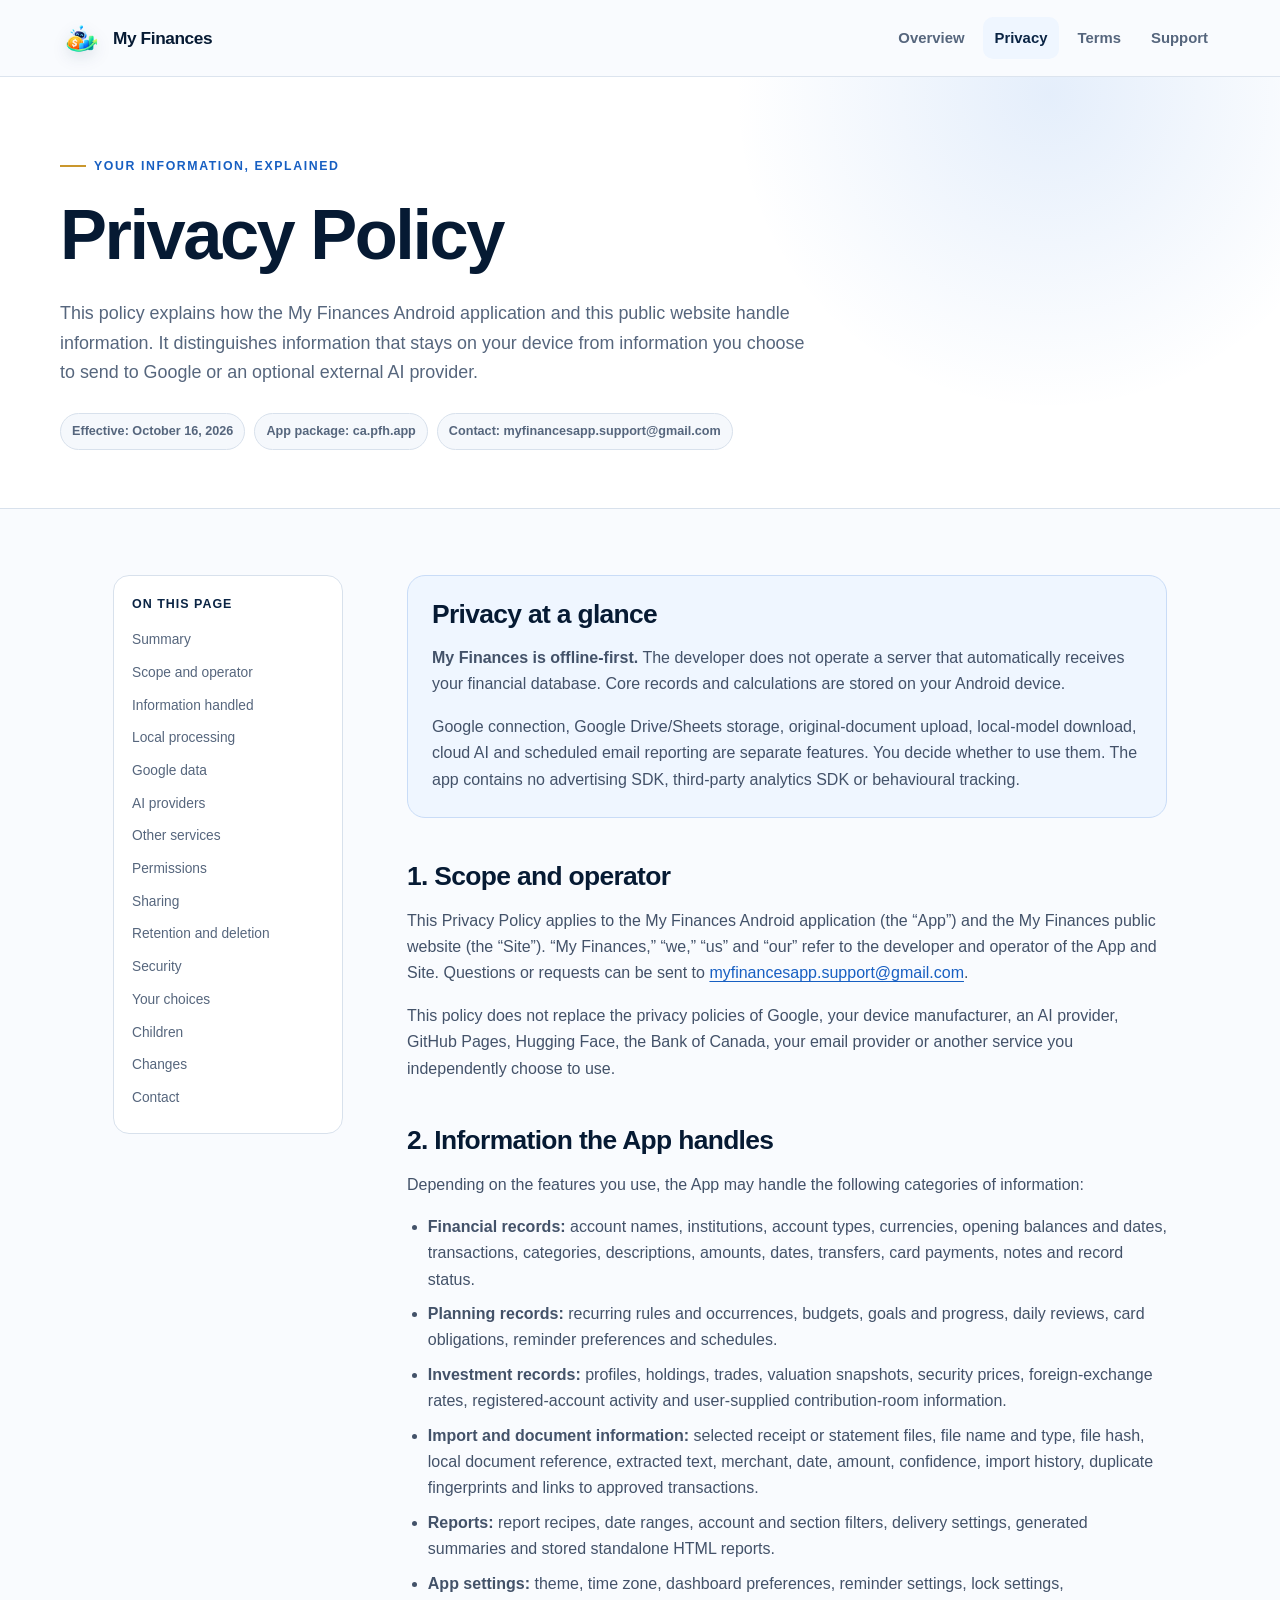
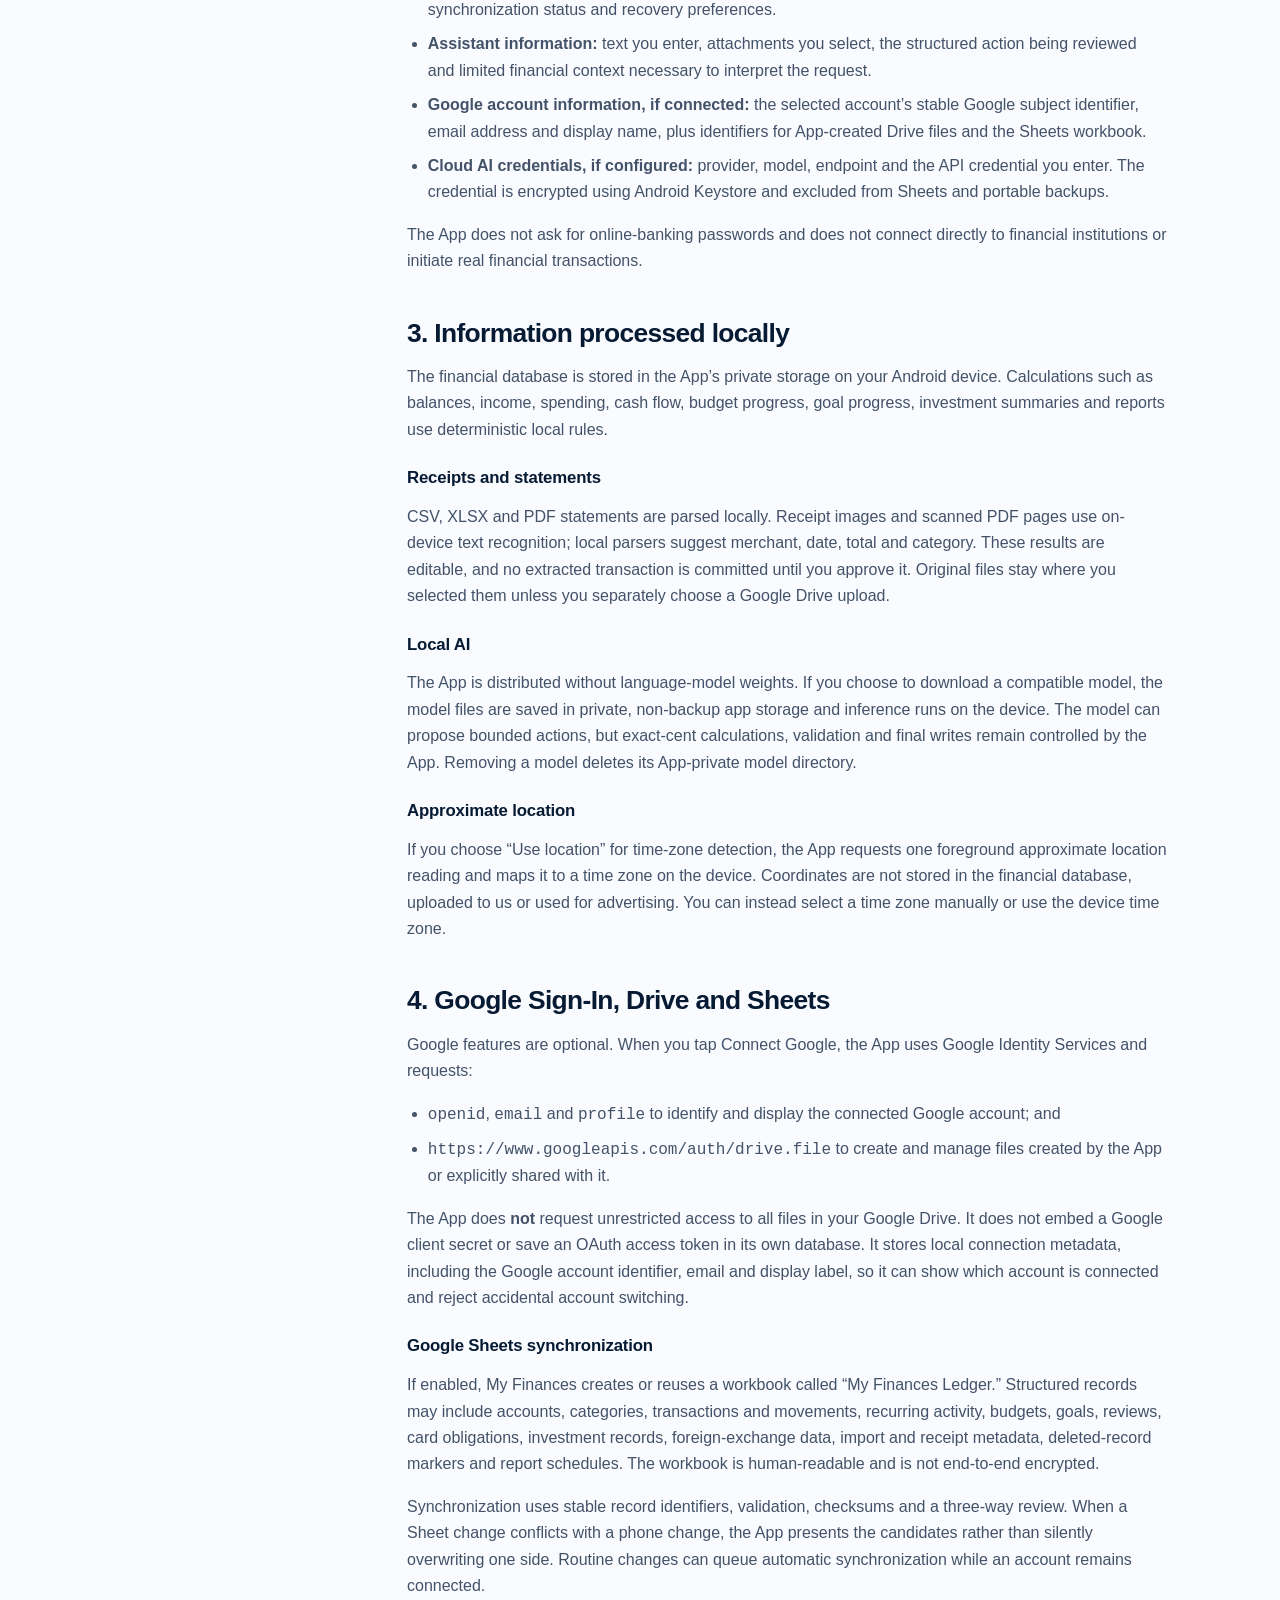
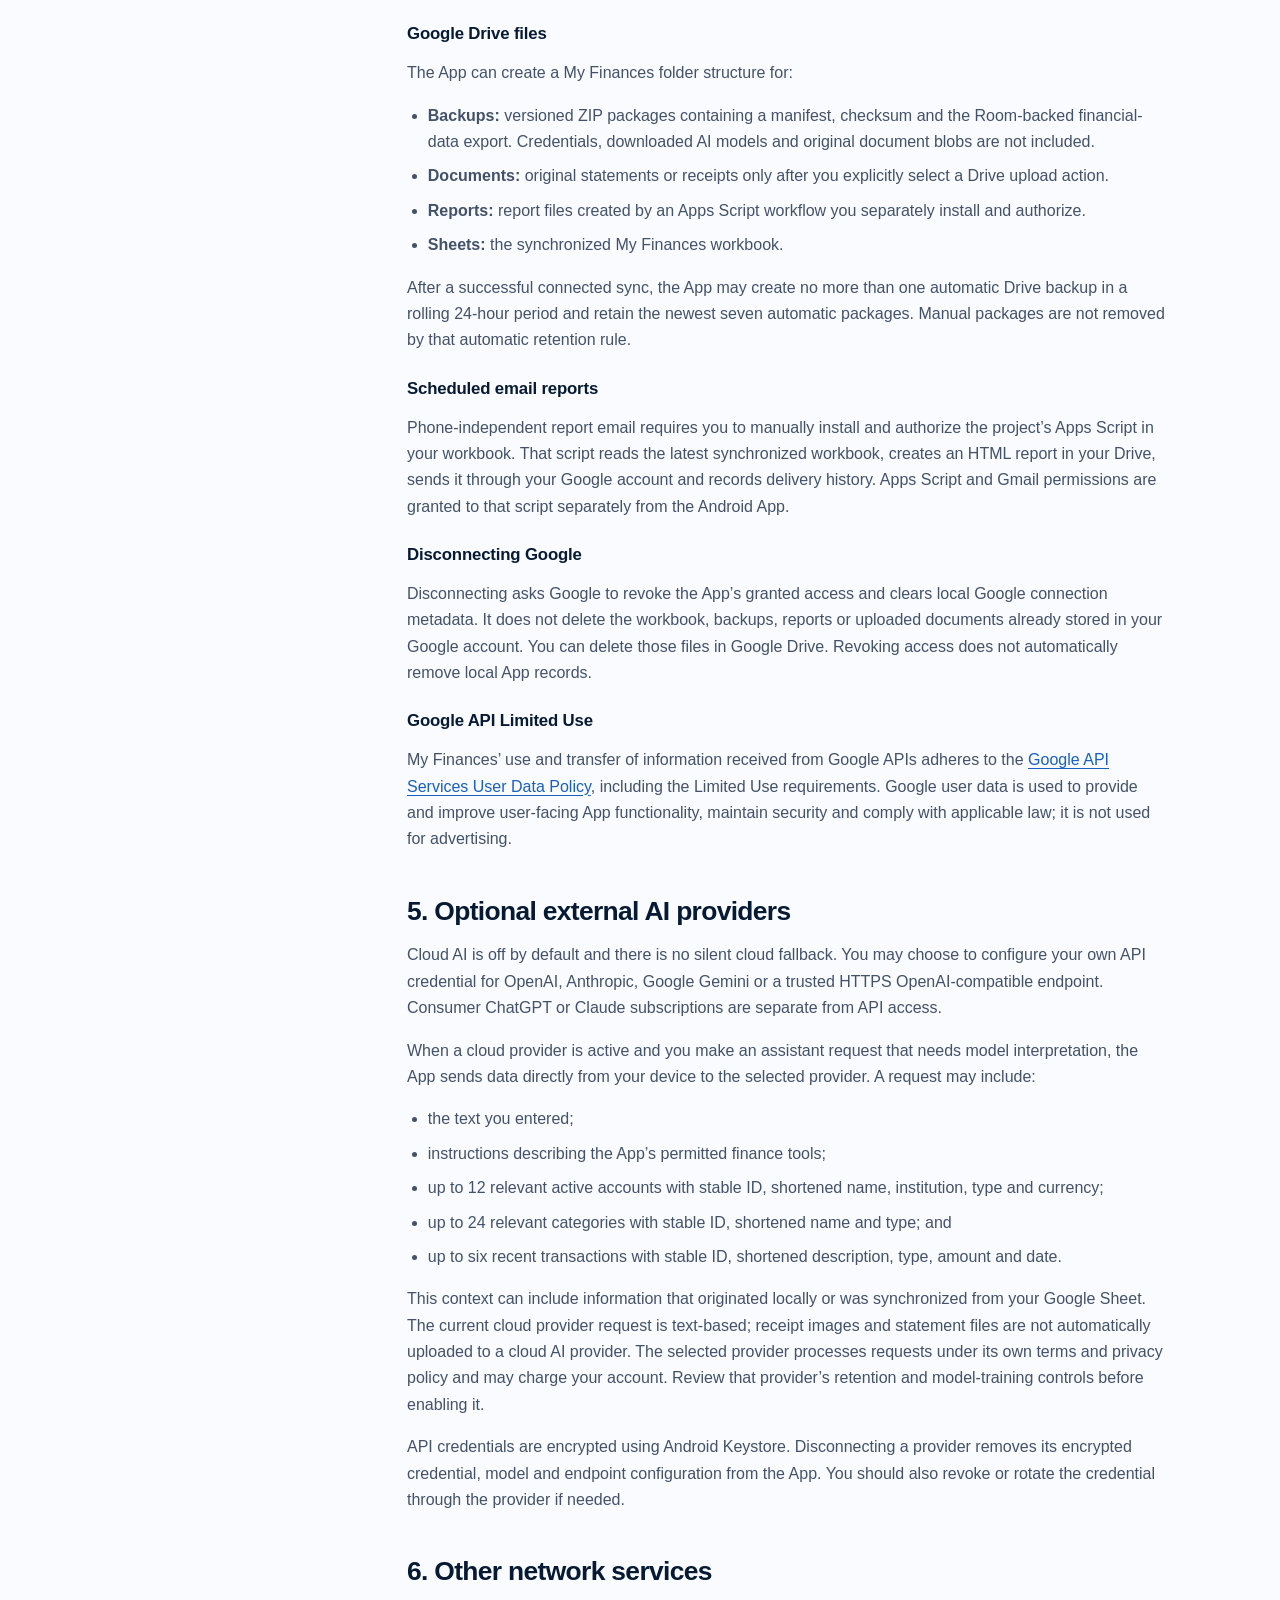
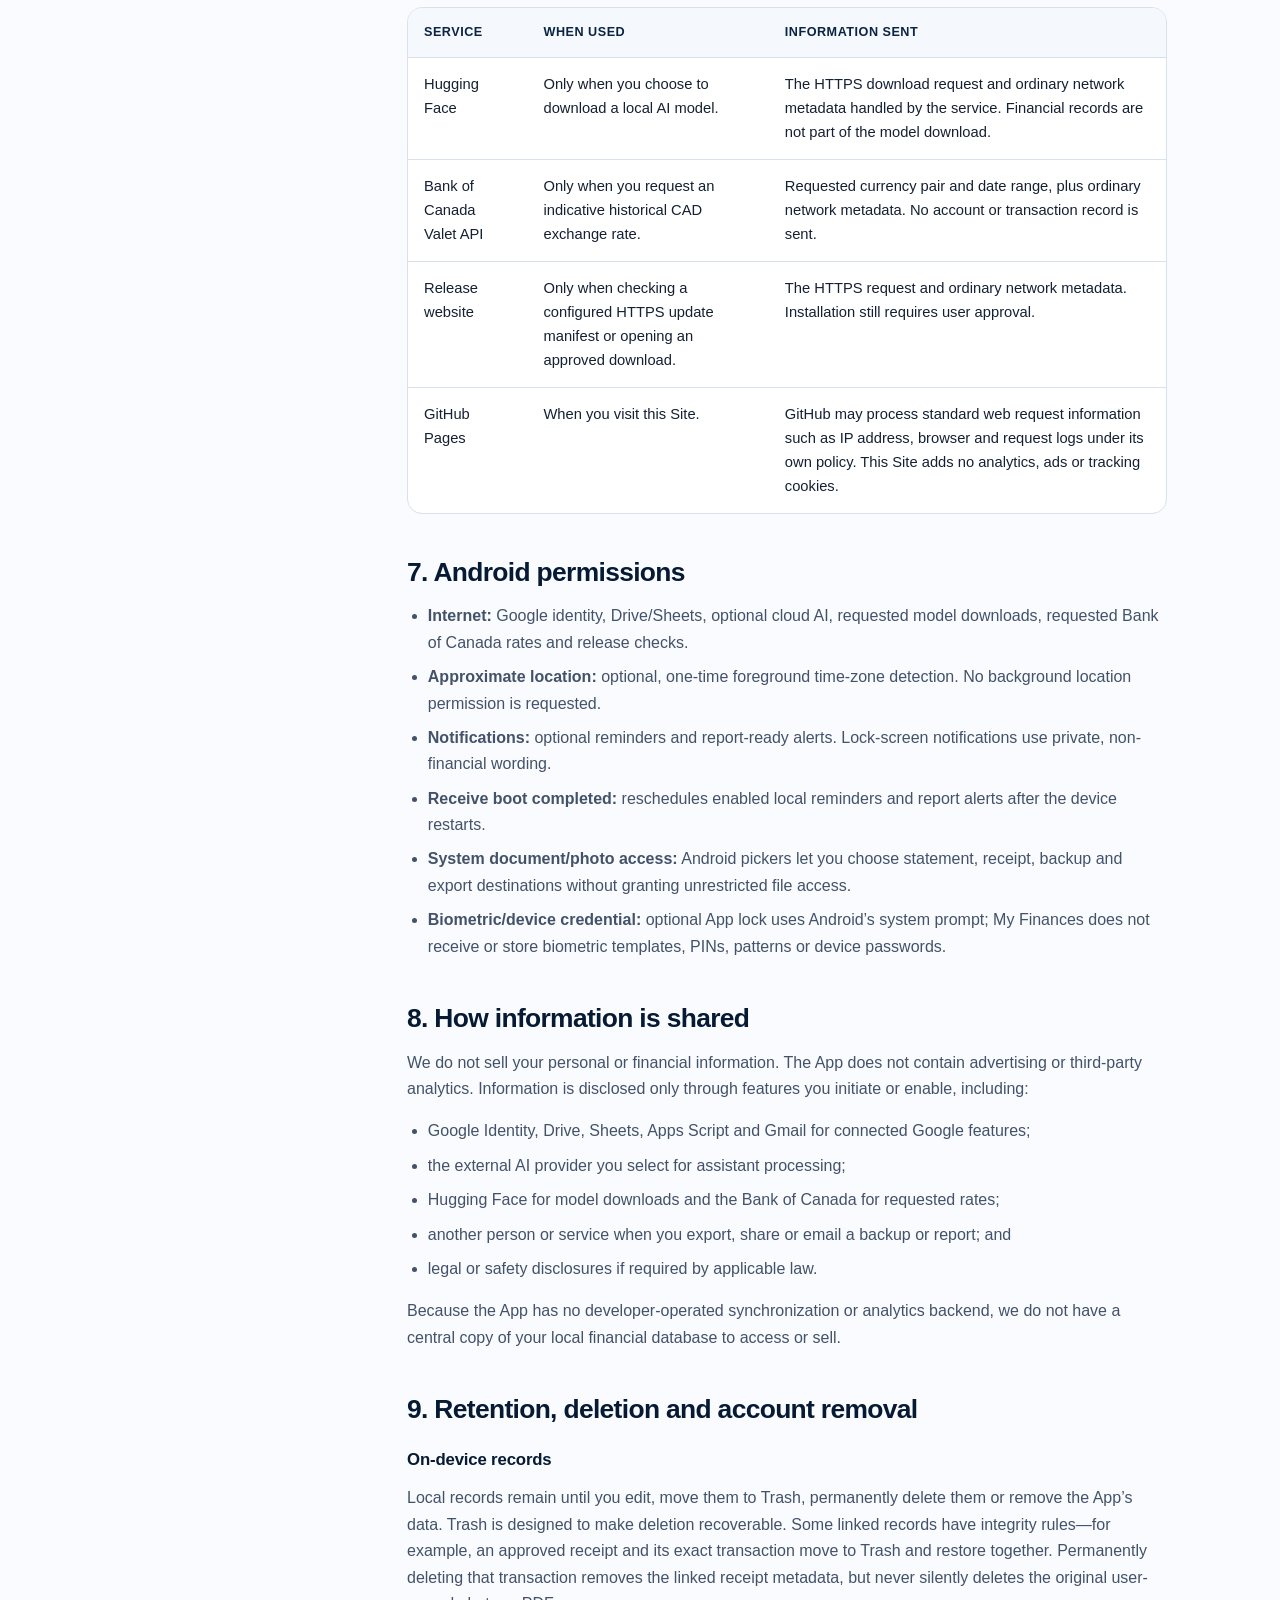
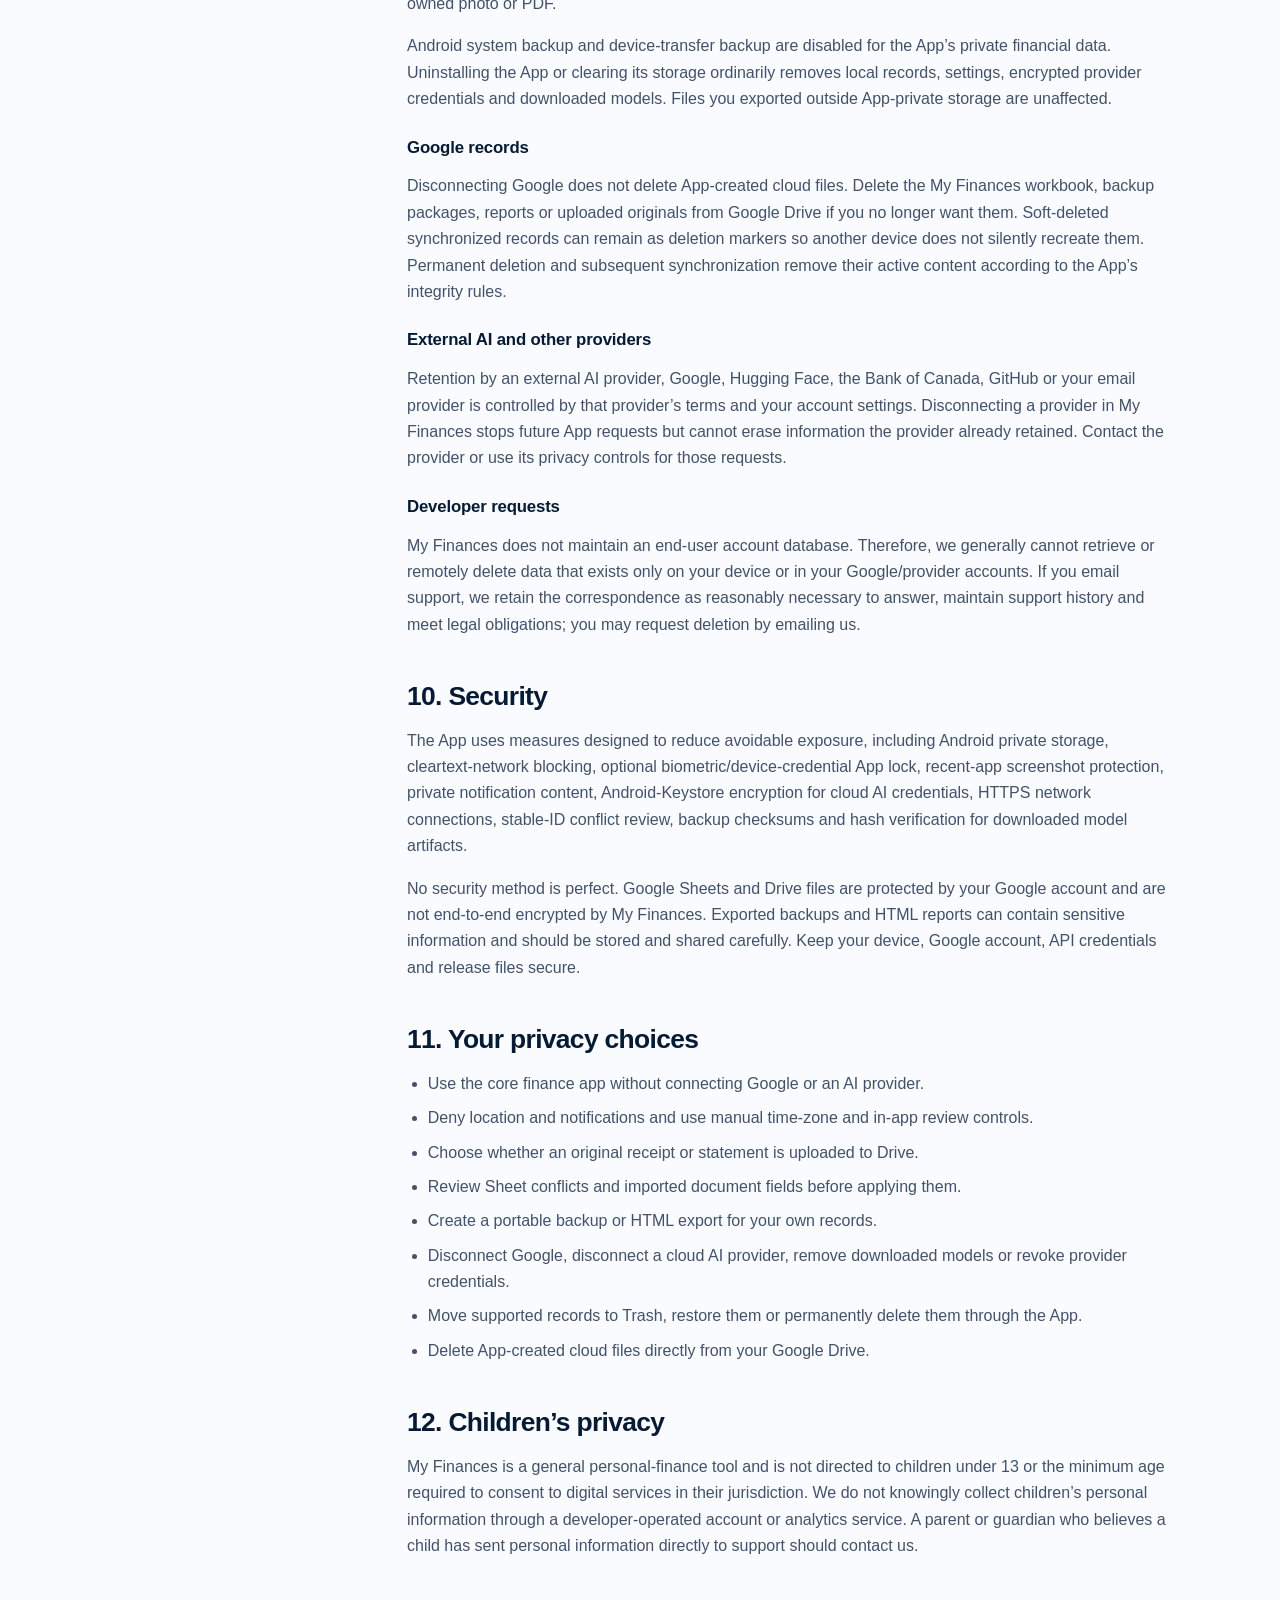
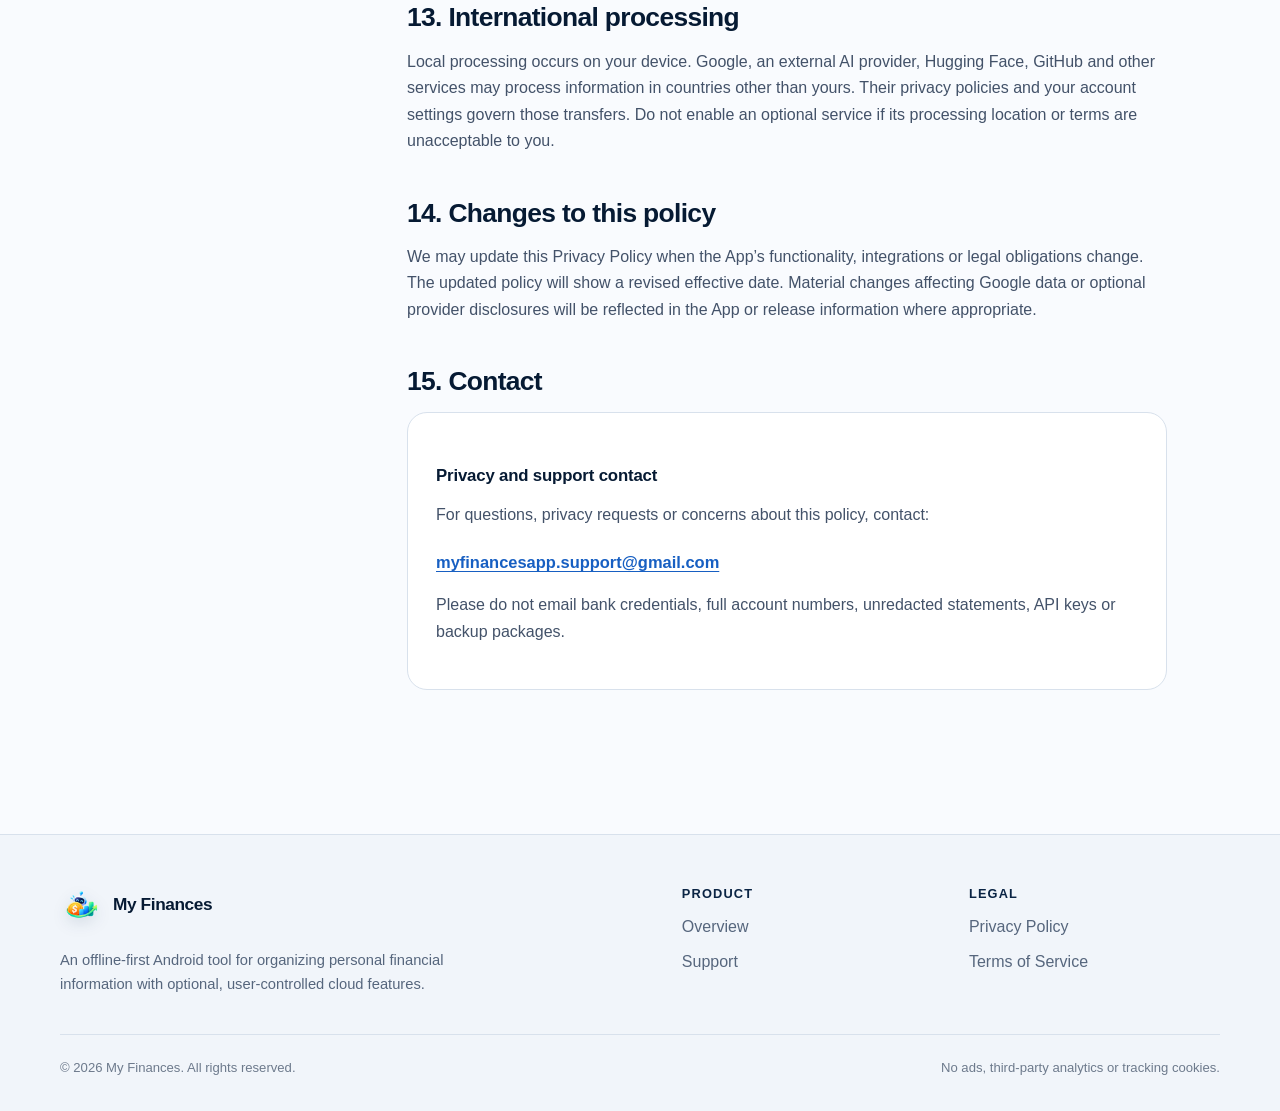
==== commit 2894943e: "Prepare API 36 release and correct liability net worth" ====
--- a/privacy.html
+++ b/privacy.html
@@ -6,7 +6,7 @@
   <meta name="description" content="Privacy Policy for the My Finances Android application and website, including local data, Google Drive and Sheets, document imports, AI providers, retention, export and deletion.">
   <meta name="theme-color" content="#0a2444">
   <title>Privacy Policy — My Finances</title>
-  <link rel="icon" type="image/png" href="assets/my-finances-logo.png">
+  <link rel="icon" type="image/png" href="assets/my-finances-logo.png?v=2">
   <link rel="stylesheet" href="styles.css">
 </head>
 <body>
@@ -14,7 +14,7 @@
   <header class="site-header">
     <div class="container header-inner">
       <a class="brand" href="index.html" aria-label="My Finances home">
-        <img src="assets/my-finances-logo.png" alt="" width="42" height="42">
+        <img src="assets/my-finances-logo.png?v=2" alt="" width="42" height="42">
         <span>My Finances</span>
       </a>
       <nav class="site-nav" aria-label="Main navigation">
@@ -257,7 +257,7 @@
       <div class="footer-grid">
         <div>
           <a class="brand" href="index.html">
-            <img src="assets/my-finances-logo.png" alt="" width="42" height="42">
+            <img src="assets/my-finances-logo.png?v=2" alt="" width="42" height="42">
             <span>My Finances</span>
           </a>
           <p class="footer-copy">An offline-first Android tool for organizing personal financial information with optional, user-controlled cloud features.</p>
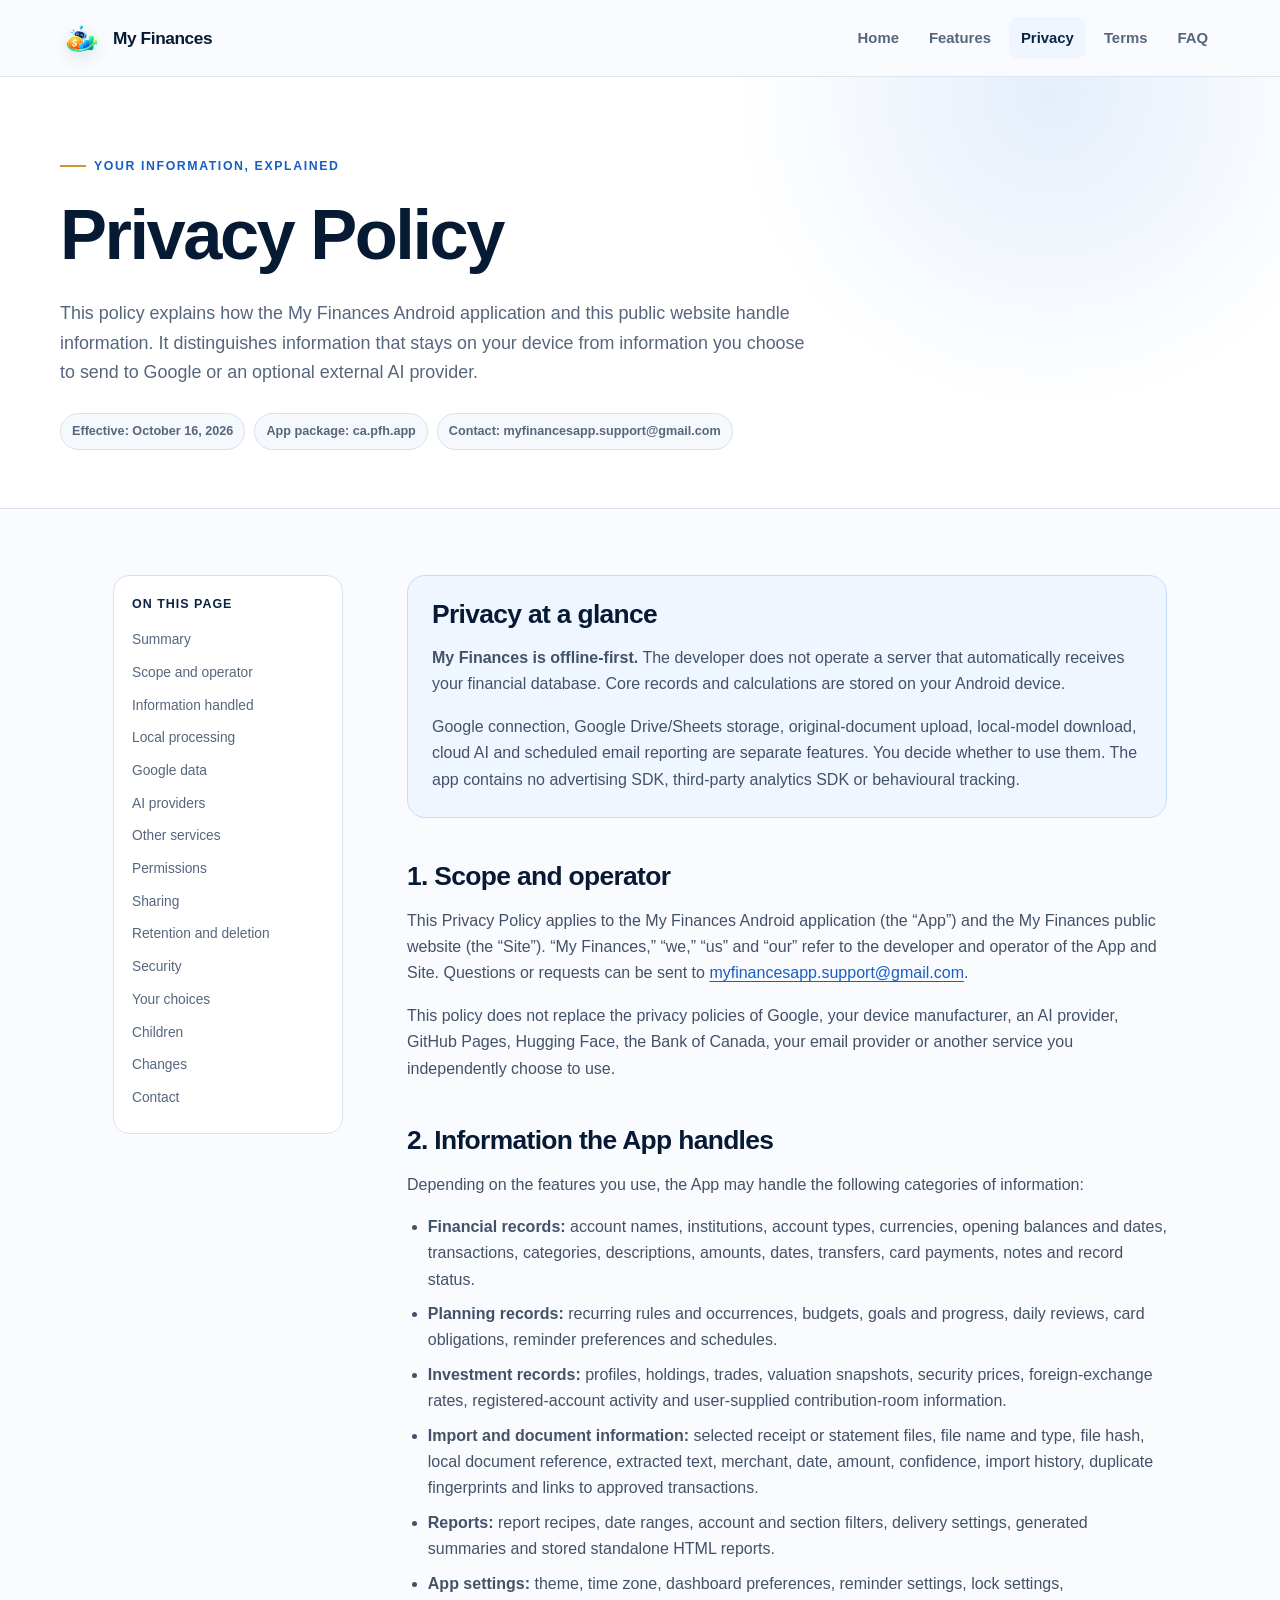
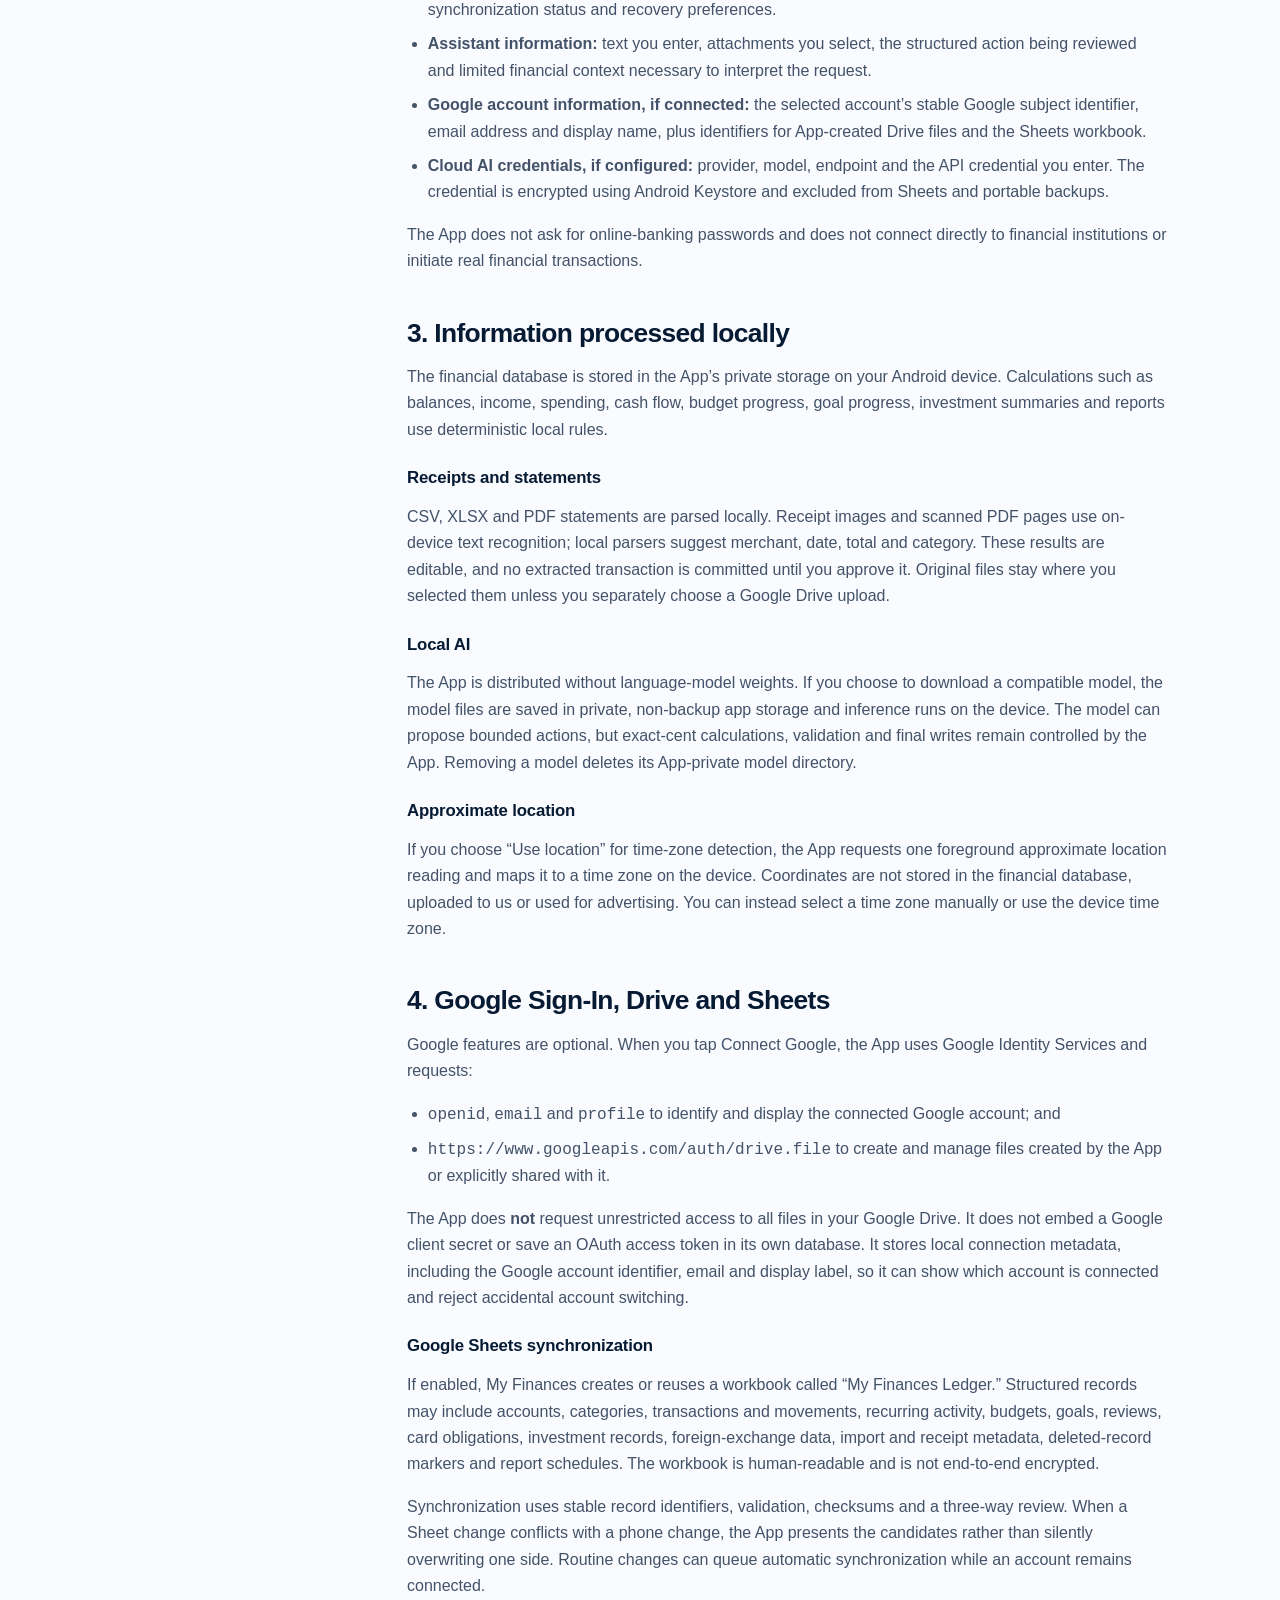
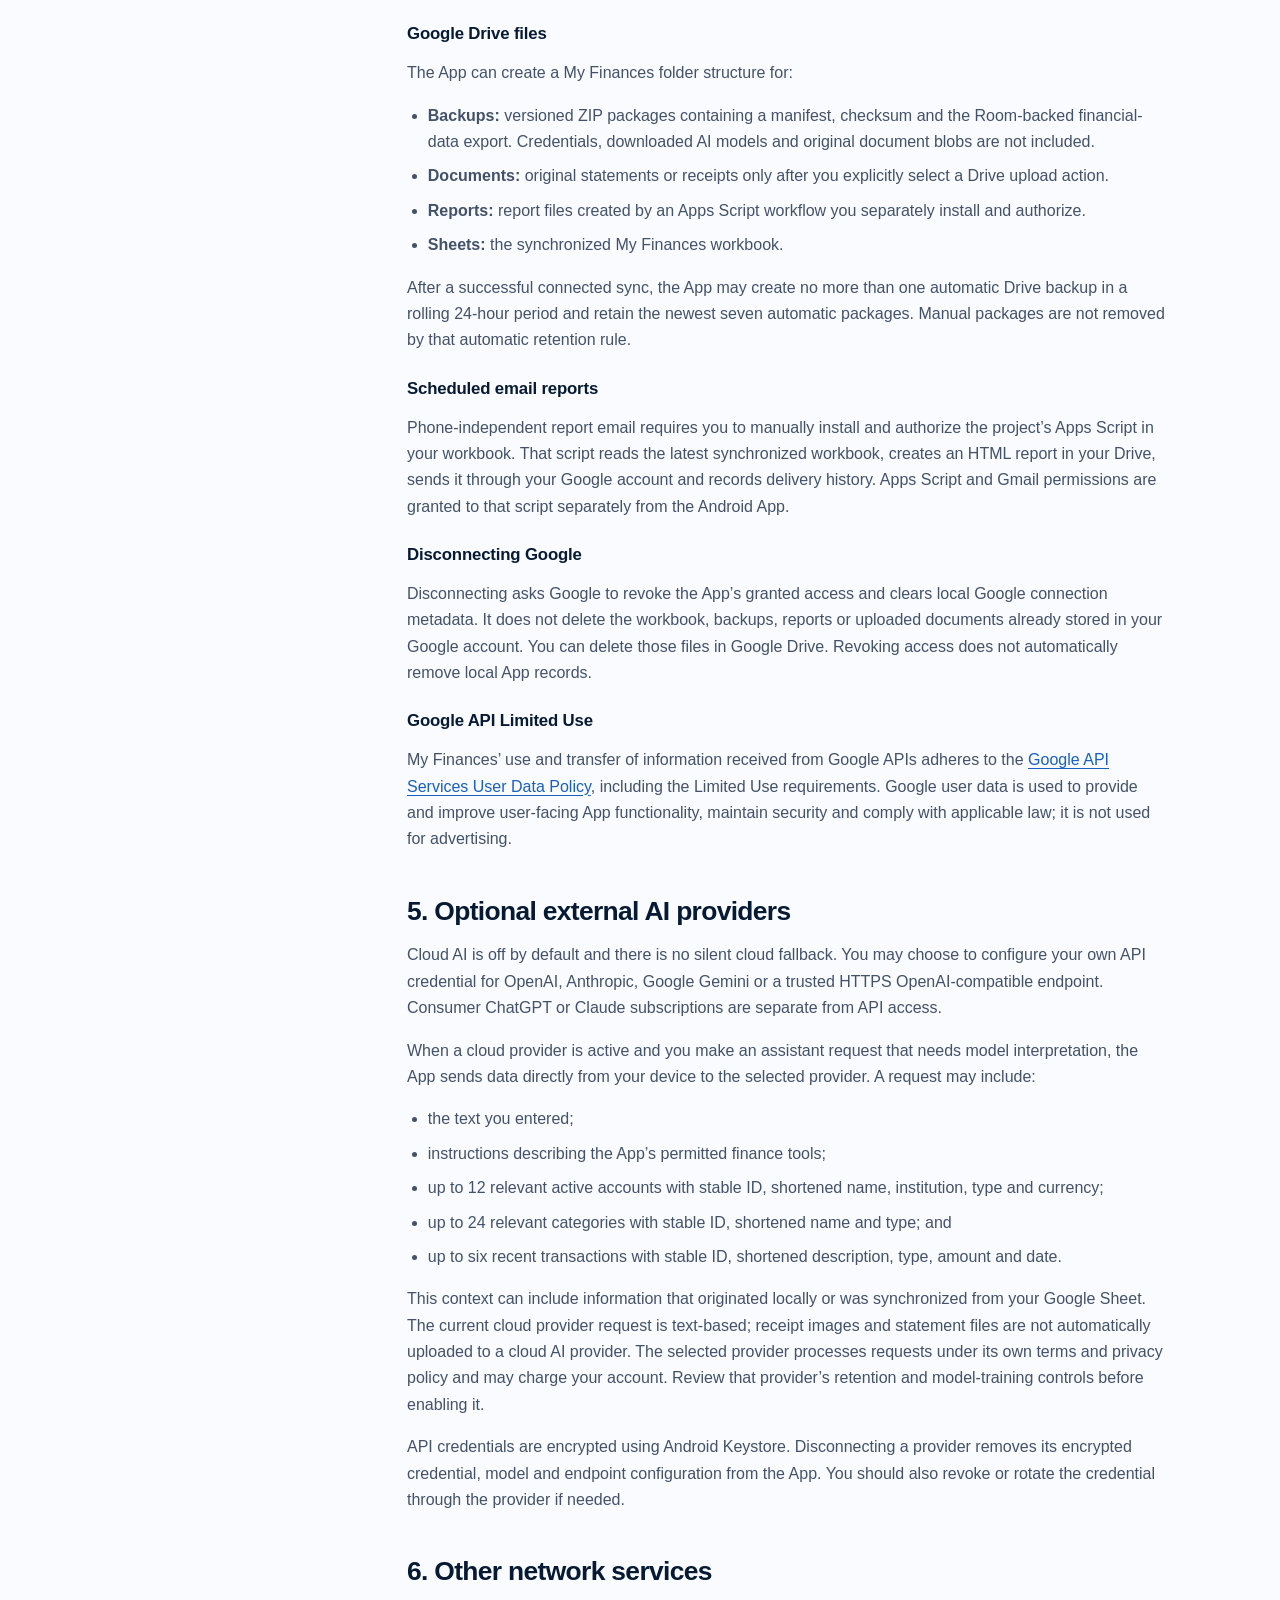
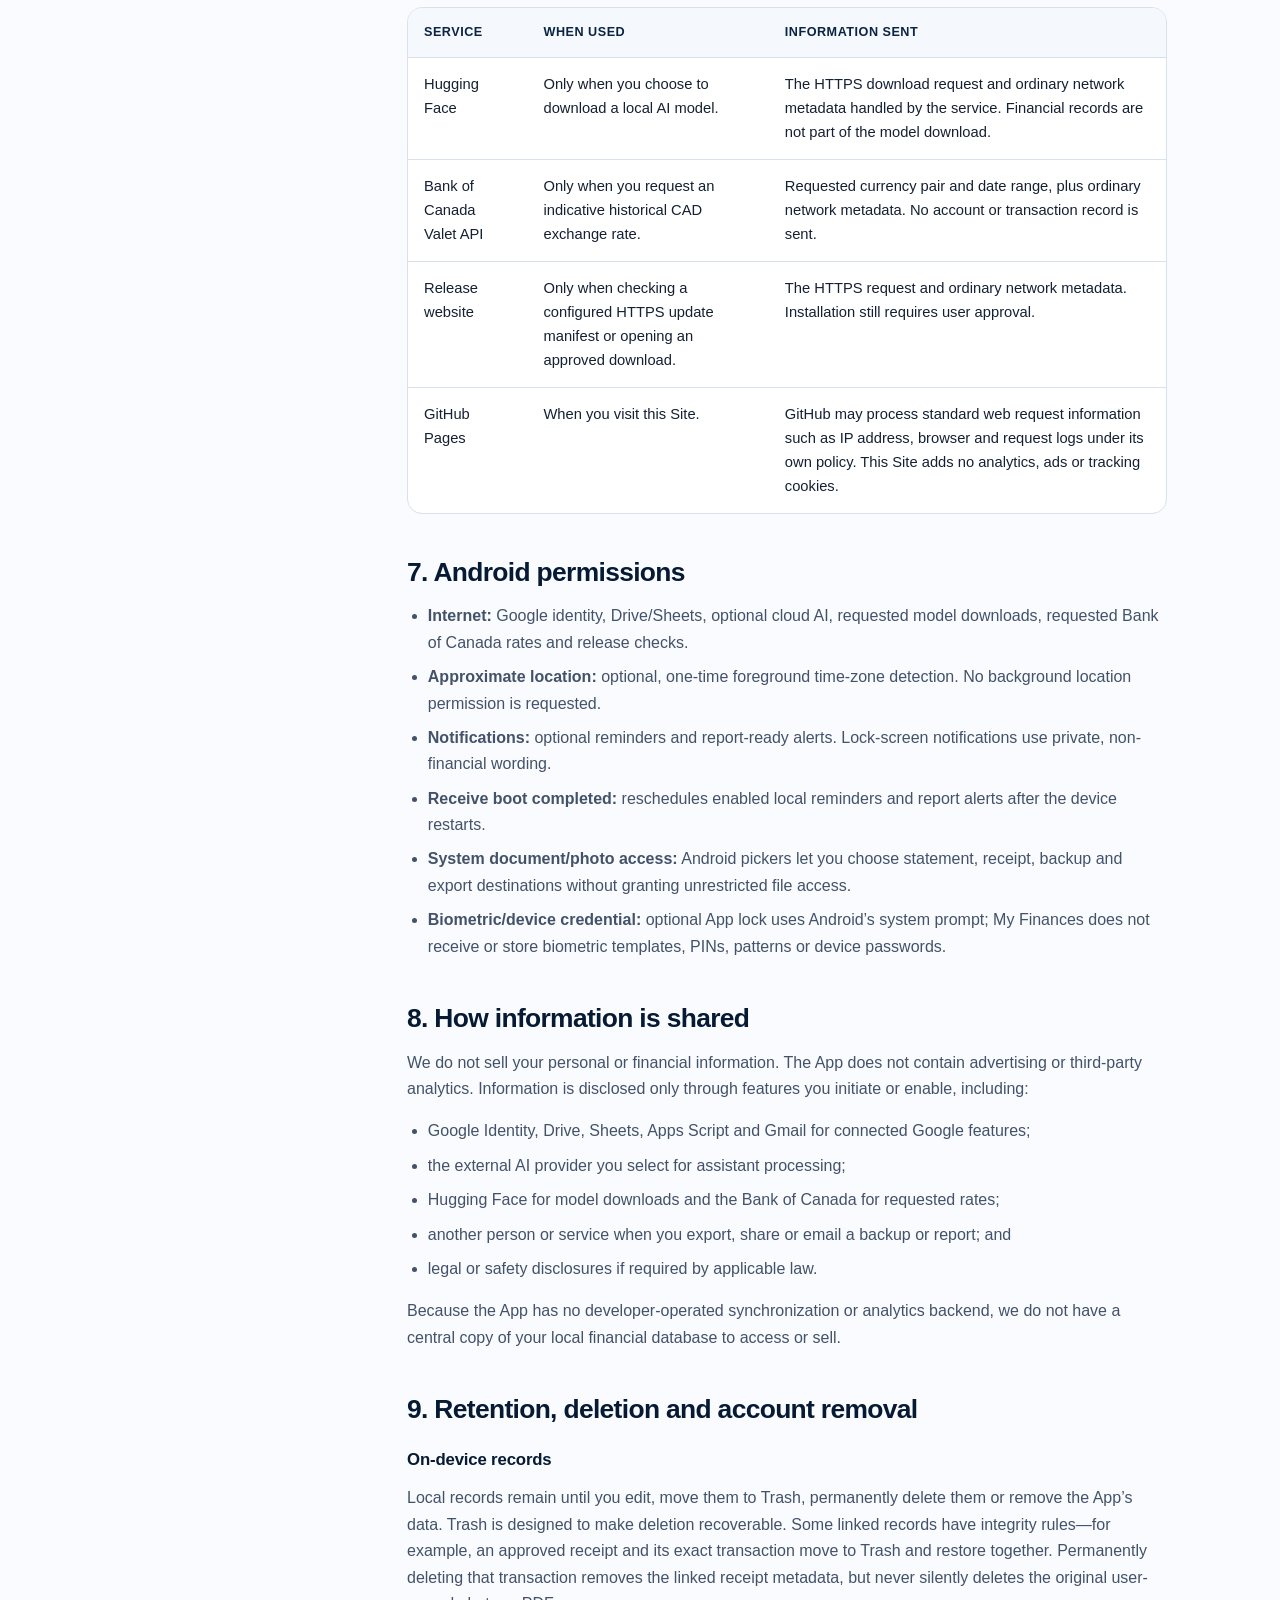
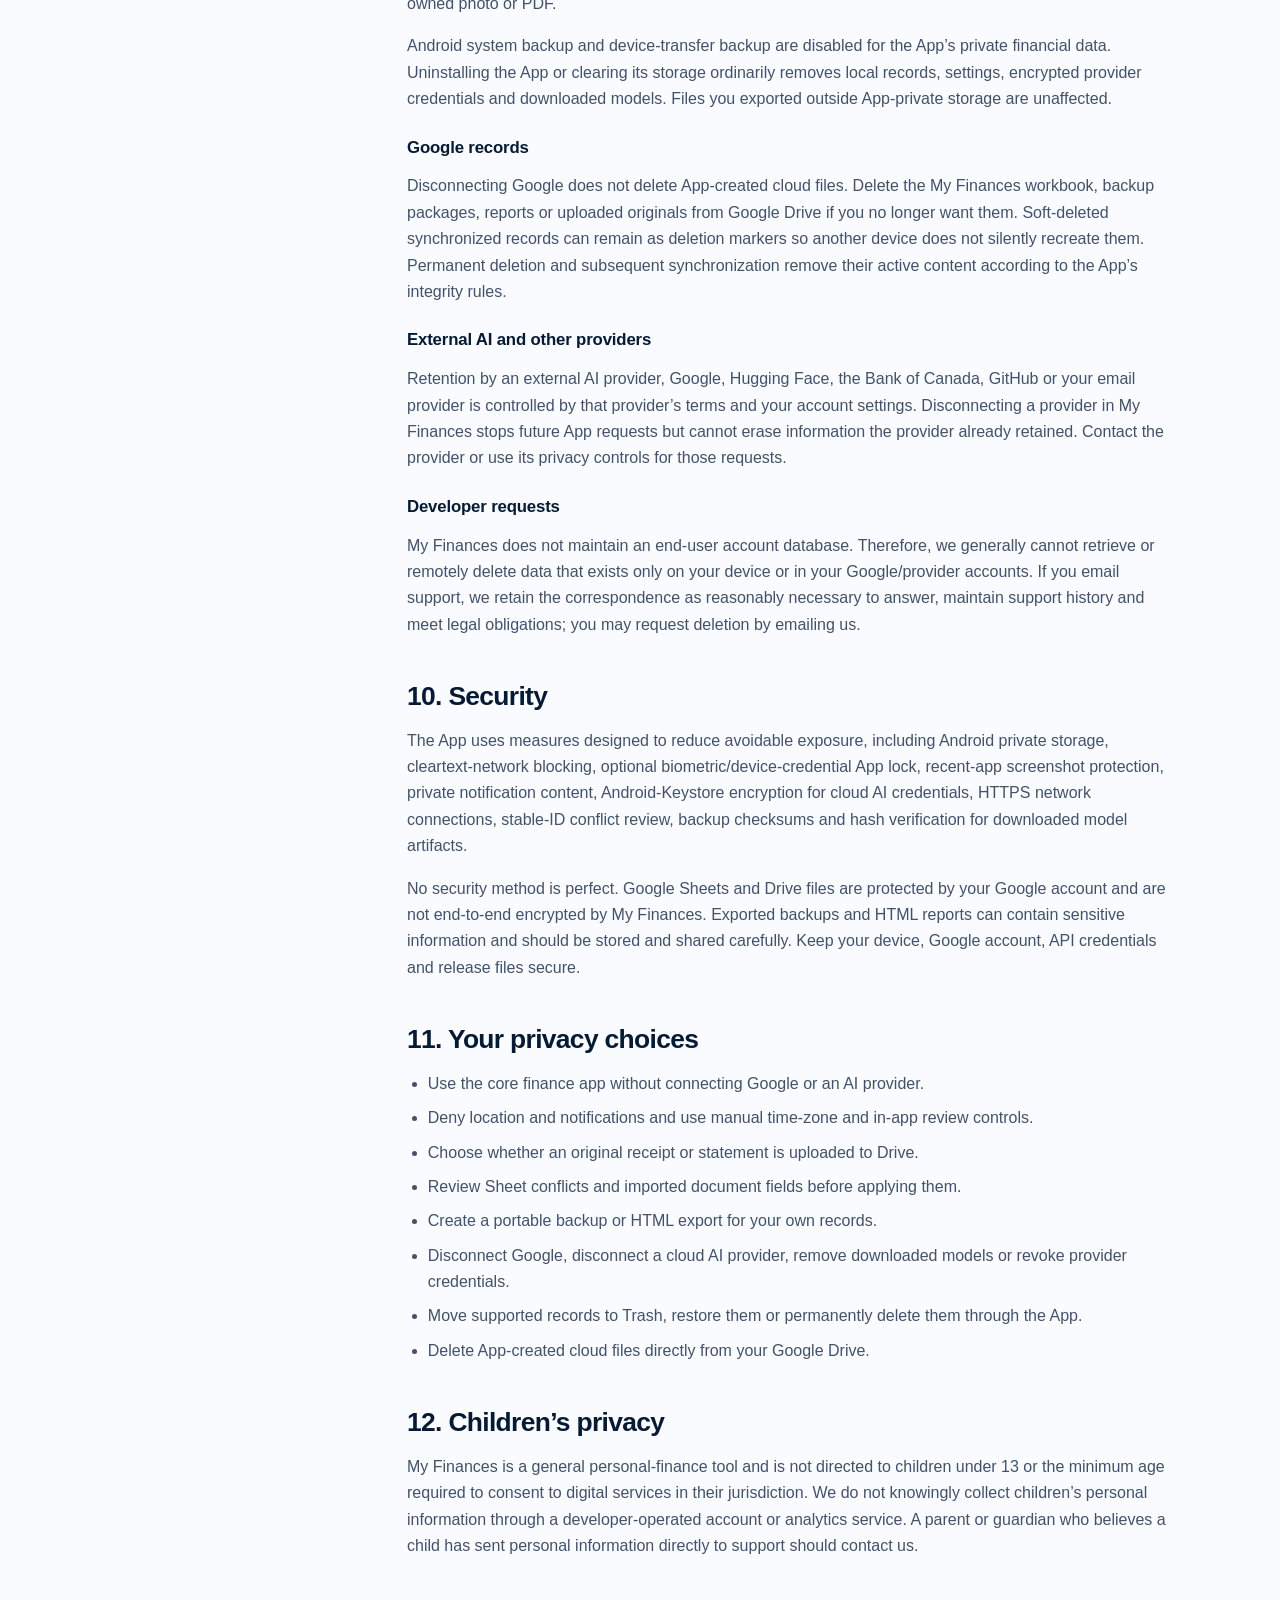
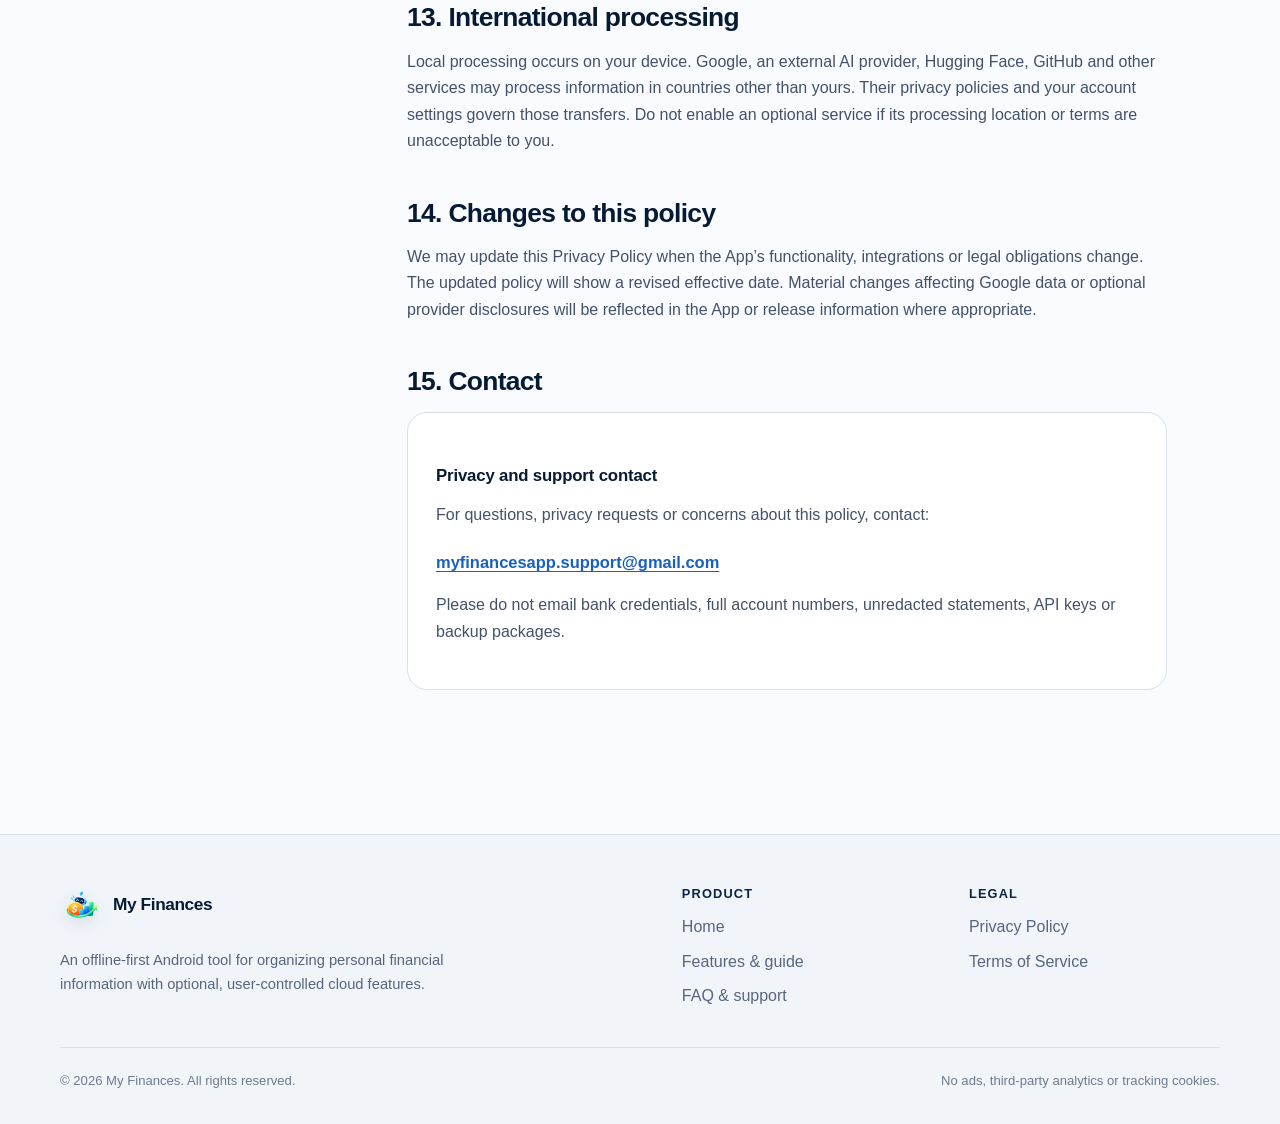
==== commit dde7ec7c: "Publish shared-path My Finances website" ====
--- a/privacy.html
+++ b/privacy.html
@@ -3,270 +3,11 @@
 <head>
   <meta charset="utf-8">
   <meta name="viewport" content="width=device-width, initial-scale=1">
-  <meta name="description" content="Privacy Policy for the My Finances Android application and website, including local data, Google Drive and Sheets, document imports, AI providers, retention, export and deletion.">
-  <meta name="theme-color" content="#0a2444">
+  <meta http-equiv="refresh" content="0; url=myfinances/privacy.html">
   <title>Privacy Policy — My Finances</title>
-  <link rel="icon" type="image/png" href="assets/my-finances-logo.png?v=2">
-  <link rel="stylesheet" href="styles.css">
+  <link rel="canonical" href="https://myfinances-app.com/myfinances/privacy.html">
 </head>
 <body>
-  <a class="skip-link" href="#main">Skip to main content</a>
-  <header class="site-header">
-    <div class="container header-inner">
-      <a class="brand" href="index.html" aria-label="My Finances home">
-        <img src="assets/my-finances-logo.png?v=2" alt="" width="42" height="42">
-        <span>My Finances</span>
-      </a>
-      <nav class="site-nav" aria-label="Main navigation">
-        <a href="index.html">Overview</a>
-        <a href="privacy.html" aria-current="page">Privacy</a>
-        <a href="terms.html">Terms</a>
-        <a href="support.html">Support</a>
-      </nav>
-    </div>
-  </header>
-
-  <main id="main">
-    <header class="page-hero">
-      <div class="container">
-        <p class="eyebrow">Your information, explained</p>
-        <h1>Privacy Policy</h1>
-        <p class="page-intro">This policy explains how the My Finances Android application and this public website handle information. It distinguishes information that stays on your device from information you choose to send to Google or an optional external AI provider.</p>
-        <div class="meta-row">
-          <span class="meta-tag">Effective: October 16, 2026</span>
-          <span class="meta-tag">App package: ca.pfh.app</span>
-          <span class="meta-tag">Contact: myfinancesapp.support@gmail.com</span>
-        </div>
-      </div>
-    </header>
-
-    <div class="container legal-layout">
-      <nav class="toc" aria-label="Privacy Policy sections">
-        <strong>On this page</strong>
-        <a href="#summary">Summary</a>
-        <a href="#scope">Scope and operator</a>
-        <a href="#information">Information handled</a>
-        <a href="#local">Local processing</a>
-        <a href="#google">Google data</a>
-        <a href="#ai">AI providers</a>
-        <a href="#other-services">Other services</a>
-        <a href="#permissions">Permissions</a>
-        <a href="#sharing">Sharing</a>
-        <a href="#retention">Retention and deletion</a>
-        <a href="#security">Security</a>
-        <a href="#choices">Your choices</a>
-        <a href="#children">Children</a>
-        <a href="#changes">Changes</a>
-        <a href="#contact">Contact</a>
-      </nav>
-
-      <article class="legal-content">
-        <section id="summary" class="legal-summary">
-          <h2>Privacy at a glance</h2>
-          <p><strong>My Finances is offline-first.</strong> The developer does not operate a server that automatically receives your financial database. Core records and calculations are stored on your Android device.</p>
-          <p>Google connection, Google Drive/Sheets storage, original-document upload, local-model download, cloud AI and scheduled email reporting are separate features. You decide whether to use them. The app contains no advertising SDK, third-party analytics SDK or behavioural tracking.</p>
-        </section>
-
-        <section id="scope">
-          <h2>1. Scope and operator</h2>
-          <p>This Privacy Policy applies to the My Finances Android application (the “App”) and the My Finances public website (the “Site”). “My Finances,” “we,” “us” and “our” refer to the developer and operator of the App and Site. Questions or requests can be sent to <a href="mailto:myfinancesapp.support@gmail.com">myfinancesapp.support@gmail.com</a>.</p>
-          <p>This policy does not replace the privacy policies of Google, your device manufacturer, an AI provider, GitHub Pages, Hugging Face, the Bank of Canada, your email provider or another service you independently choose to use.</p>
-        </section>
-
-        <section id="information">
-          <h2>2. Information the App handles</h2>
-          <p>Depending on the features you use, the App may handle the following categories of information:</p>
-          <ul>
-            <li><strong>Financial records:</strong> account names, institutions, account types, currencies, opening balances and dates, transactions, categories, descriptions, amounts, dates, transfers, card payments, notes and record status.</li>
-            <li><strong>Planning records:</strong> recurring rules and occurrences, budgets, goals and progress, daily reviews, card obligations, reminder preferences and schedules.</li>
-            <li><strong>Investment records:</strong> profiles, holdings, trades, valuation snapshots, security prices, foreign-exchange rates, registered-account activity and user-supplied contribution-room information.</li>
-            <li><strong>Import and document information:</strong> selected receipt or statement files, file name and type, file hash, local document reference, extracted text, merchant, date, amount, confidence, import history, duplicate fingerprints and links to approved transactions.</li>
-            <li><strong>Reports:</strong> report recipes, date ranges, account and section filters, delivery settings, generated summaries and stored standalone HTML reports.</li>
-            <li><strong>App settings:</strong> theme, time zone, dashboard preferences, reminder settings, lock settings, synchronization status and recovery preferences.</li>
-            <li><strong>Assistant information:</strong> text you enter, attachments you select, the structured action being reviewed and limited financial context necessary to interpret the request.</li>
-            <li><strong>Google account information, if connected:</strong> the selected account’s stable Google subject identifier, email address and display name, plus identifiers for App-created Drive files and the Sheets workbook.</li>
-            <li><strong>Cloud AI credentials, if configured:</strong> provider, model, endpoint and the API credential you enter. The credential is encrypted using Android Keystore and excluded from Sheets and portable backups.</li>
-          </ul>
-          <p>The App does not ask for online-banking passwords and does not connect directly to financial institutions or initiate real financial transactions.</p>
-        </section>
-
-        <section id="local">
-          <h2>3. Information processed locally</h2>
-          <p>The financial database is stored in the App’s private storage on your Android device. Calculations such as balances, income, spending, cash flow, budget progress, goal progress, investment summaries and reports use deterministic local rules.</p>
-          <h3>Receipts and statements</h3>
-          <p>CSV, XLSX and PDF statements are parsed locally. Receipt images and scanned PDF pages use on-device text recognition; local parsers suggest merchant, date, total and category. These results are editable, and no extracted transaction is committed until you approve it. Original files stay where you selected them unless you separately choose a Google Drive upload.</p>
-          <h3>Local AI</h3>
-          <p>The App is distributed without language-model weights. If you choose to download a compatible model, the model files are saved in private, non-backup app storage and inference runs on the device. The model can propose bounded actions, but exact-cent calculations, validation and final writes remain controlled by the App. Removing a model deletes its App-private model directory.</p>
-          <h3>Approximate location</h3>
-          <p>If you choose “Use location” for time-zone detection, the App requests one foreground approximate location reading and maps it to a time zone on the device. Coordinates are not stored in the financial database, uploaded to us or used for advertising. You can instead select a time zone manually or use the device time zone.</p>
-        </section>
-
-        <section id="google">
-          <h2>4. Google Sign-In, Drive and Sheets</h2>
-          <p>Google features are optional. When you tap Connect Google, the App uses Google Identity Services and requests:</p>
-          <ul>
-            <li><code>openid</code>, <code>email</code> and <code>profile</code> to identify and display the connected Google account; and</li>
-            <li><code>https://www.googleapis.com/auth/drive.file</code> to create and manage files created by the App or explicitly shared with it.</li>
-          </ul>
-          <p>The App does <strong>not</strong> request unrestricted access to all files in your Google Drive. It does not embed a Google client secret or save an OAuth access token in its own database. It stores local connection metadata, including the Google account identifier, email and display label, so it can show which account is connected and reject accidental account switching.</p>
-
-          <h3>Google Sheets synchronization</h3>
-          <p>If enabled, My Finances creates or reuses a workbook called “My Finances Ledger.” Structured records may include accounts, categories, transactions and movements, recurring activity, budgets, goals, reviews, card obligations, investment records, foreign-exchange data, import and receipt metadata, deleted-record markers and report schedules. The workbook is human-readable and is not end-to-end encrypted.</p>
-          <p>Synchronization uses stable record identifiers, validation, checksums and a three-way review. When a Sheet change conflicts with a phone change, the App presents the candidates rather than silently overwriting one side. Routine changes can queue automatic synchronization while an account remains connected.</p>
-
-          <h3>Google Drive files</h3>
-          <p>The App can create a My Finances folder structure for:</p>
-          <ul>
-            <li><strong>Backups:</strong> versioned ZIP packages containing a manifest, checksum and the Room-backed financial-data export. Credentials, downloaded AI models and original document blobs are not included.</li>
-            <li><strong>Documents:</strong> original statements or receipts only after you explicitly select a Drive upload action.</li>
-            <li><strong>Reports:</strong> report files created by an Apps Script workflow you separately install and authorize.</li>
-            <li><strong>Sheets:</strong> the synchronized My Finances workbook.</li>
-          </ul>
-          <p>After a successful connected sync, the App may create no more than one automatic Drive backup in a rolling 24-hour period and retain the newest seven automatic packages. Manual packages are not removed by that automatic retention rule.</p>
-
-          <h3>Scheduled email reports</h3>
-          <p>Phone-independent report email requires you to manually install and authorize the project’s Apps Script in your workbook. That script reads the latest synchronized workbook, creates an HTML report in your Drive, sends it through your Google account and records delivery history. Apps Script and Gmail permissions are granted to that script separately from the Android App.</p>
-
-          <h3>Disconnecting Google</h3>
-          <p>Disconnecting asks Google to revoke the App’s granted access and clears local Google connection metadata. It does not delete the workbook, backups, reports or uploaded documents already stored in your Google account. You can delete those files in Google Drive. Revoking access does not automatically remove local App records.</p>
-
-          <h3>Google API Limited Use</h3>
-          <p>My Finances’ use and transfer of information received from Google APIs adheres to the <a href="https://developers.google.com/terms/api-services-user-data-policy" rel="noopener noreferrer">Google API Services User Data Policy</a>, including the Limited Use requirements. Google user data is used to provide and improve user-facing App functionality, maintain security and comply with applicable law; it is not used for advertising.</p>
-        </section>
-
-        <section id="ai">
-          <h2>5. Optional external AI providers</h2>
-          <p>Cloud AI is off by default and there is no silent cloud fallback. You may choose to configure your own API credential for OpenAI, Anthropic, Google Gemini or a trusted HTTPS OpenAI-compatible endpoint. Consumer ChatGPT or Claude subscriptions are separate from API access.</p>
-          <p>When a cloud provider is active and you make an assistant request that needs model interpretation, the App sends data directly from your device to the selected provider. A request may include:</p>
-          <ul>
-            <li>the text you entered;</li>
-            <li>instructions describing the App’s permitted finance tools;</li>
-            <li>up to 12 relevant active accounts with stable ID, shortened name, institution, type and currency;</li>
-            <li>up to 24 relevant categories with stable ID, shortened name and type; and</li>
-            <li>up to six recent transactions with stable ID, shortened description, type, amount and date.</li>
-          </ul>
-          <p>This context can include information that originated locally or was synchronized from your Google Sheet. The current cloud provider request is text-based; receipt images and statement files are not automatically uploaded to a cloud AI provider. The selected provider processes requests under its own terms and privacy policy and may charge your account. Review that provider’s retention and model-training controls before enabling it.</p>
-          <p>API credentials are encrypted using Android Keystore. Disconnecting a provider removes its encrypted credential, model and endpoint configuration from the App. You should also revoke or rotate the credential through the provider if needed.</p>
-        </section>
-
-        <section id="other-services">
-          <h2>6. Other network services</h2>
-          <div class="table-wrap">
-            <table>
-              <thead>
-                <tr><th>Service</th><th>When used</th><th>Information sent</th></tr>
-              </thead>
-              <tbody>
-                <tr><td>Hugging Face</td><td>Only when you choose to download a local AI model.</td><td>The HTTPS download request and ordinary network metadata handled by the service. Financial records are not part of the model download.</td></tr>
-                <tr><td>Bank of Canada Valet API</td><td>Only when you request an indicative historical CAD exchange rate.</td><td>Requested currency pair and date range, plus ordinary network metadata. No account or transaction record is sent.</td></tr>
-                <tr><td>Release website</td><td>Only when checking a configured HTTPS update manifest or opening an approved download.</td><td>The HTTPS request and ordinary network metadata. Installation still requires user approval.</td></tr>
-                <tr><td>GitHub Pages</td><td>When you visit this Site.</td><td>GitHub may process standard web request information such as IP address, browser and request logs under its own policy. This Site adds no analytics, ads or tracking cookies.</td></tr>
-              </tbody>
-            </table>
-          </div>
-        </section>
-
-        <section id="permissions">
-          <h2>7. Android permissions</h2>
-          <ul>
-            <li><strong>Internet:</strong> Google identity, Drive/Sheets, optional cloud AI, requested model downloads, requested Bank of Canada rates and release checks.</li>
-            <li><strong>Approximate location:</strong> optional, one-time foreground time-zone detection. No background location permission is requested.</li>
-            <li><strong>Notifications:</strong> optional reminders and report-ready alerts. Lock-screen notifications use private, non-financial wording.</li>
-            <li><strong>Receive boot completed:</strong> reschedules enabled local reminders and report alerts after the device restarts.</li>
-            <li><strong>System document/photo access:</strong> Android pickers let you choose statement, receipt, backup and export destinations without granting unrestricted file access.</li>
-            <li><strong>Biometric/device credential:</strong> optional App lock uses Android’s system prompt; My Finances does not receive or store biometric templates, PINs, patterns or device passwords.</li>
-          </ul>
-        </section>
-
-        <section id="sharing">
-          <h2>8. How information is shared</h2>
-          <p>We do not sell your personal or financial information. The App does not contain advertising or third-party analytics. Information is disclosed only through features you initiate or enable, including:</p>
-          <ul>
-            <li>Google Identity, Drive, Sheets, Apps Script and Gmail for connected Google features;</li>
-            <li>the external AI provider you select for assistant processing;</li>
-            <li>Hugging Face for model downloads and the Bank of Canada for requested rates;</li>
-            <li>another person or service when you export, share or email a backup or report; and</li>
-            <li>legal or safety disclosures if required by applicable law.</li>
-          </ul>
-          <p>Because the App has no developer-operated synchronization or analytics backend, we do not have a central copy of your local financial database to access or sell.</p>
-        </section>
-
-        <section id="retention">
-          <h2>9. Retention, deletion and account removal</h2>
-          <h3>On-device records</h3>
-          <p>Local records remain until you edit, move them to Trash, permanently delete them or remove the App’s data. Trash is designed to make deletion recoverable. Some linked records have integrity rules—for example, an approved receipt and its exact transaction move to Trash and restore together. Permanently deleting that transaction removes the linked receipt metadata, but never silently deletes the original user-owned photo or PDF.</p>
-          <p>Android system backup and device-transfer backup are disabled for the App’s private financial data. Uninstalling the App or clearing its storage ordinarily removes local records, settings, encrypted provider credentials and downloaded models. Files you exported outside App-private storage are unaffected.</p>
-          <h3>Google records</h3>
-          <p>Disconnecting Google does not delete App-created cloud files. Delete the My Finances workbook, backup packages, reports or uploaded originals from Google Drive if you no longer want them. Soft-deleted synchronized records can remain as deletion markers so another device does not silently recreate them. Permanent deletion and subsequent synchronization remove their active content according to the App’s integrity rules.</p>
-          <h3>External AI and other providers</h3>
-          <p>Retention by an external AI provider, Google, Hugging Face, the Bank of Canada, GitHub or your email provider is controlled by that provider’s terms and your account settings. Disconnecting a provider in My Finances stops future App requests but cannot erase information the provider already retained. Contact the provider or use its privacy controls for those requests.</p>
-          <h3>Developer requests</h3>
-          <p>My Finances does not maintain an end-user account database. Therefore, we generally cannot retrieve or remotely delete data that exists only on your device or in your Google/provider accounts. If you email support, we retain the correspondence as reasonably necessary to answer, maintain support history and meet legal obligations; you may request deletion by emailing us.</p>
-        </section>
-
-        <section id="security">
-          <h2>10. Security</h2>
-          <p>The App uses measures designed to reduce avoidable exposure, including Android private storage, cleartext-network blocking, optional biometric/device-credential App lock, recent-app screenshot protection, private notification content, Android-Keystore encryption for cloud AI credentials, HTTPS network connections, stable-ID conflict review, backup checksums and hash verification for downloaded model artifacts.</p>
-          <p>No security method is perfect. Google Sheets and Drive files are protected by your Google account and are not end-to-end encrypted by My Finances. Exported backups and HTML reports can contain sensitive information and should be stored and shared carefully. Keep your device, Google account, API credentials and release files secure.</p>
-        </section>
-
-        <section id="choices">
-          <h2>11. Your privacy choices</h2>
-          <ul>
-            <li>Use the core finance app without connecting Google or an AI provider.</li>
-            <li>Deny location and notifications and use manual time-zone and in-app review controls.</li>
-            <li>Choose whether an original receipt or statement is uploaded to Drive.</li>
-            <li>Review Sheet conflicts and imported document fields before applying them.</li>
-            <li>Create a portable backup or HTML export for your own records.</li>
-            <li>Disconnect Google, disconnect a cloud AI provider, remove downloaded models or revoke provider credentials.</li>
-            <li>Move supported records to Trash, restore them or permanently delete them through the App.</li>
-            <li>Delete App-created cloud files directly from your Google Drive.</li>
-          </ul>
-        </section>
-
-        <section id="children">
-          <h2>12. Children’s privacy</h2>
-          <p>My Finances is a general personal-finance tool and is not directed to children under 13 or the minimum age required to consent to digital services in their jurisdiction. We do not knowingly collect children’s personal information through a developer-operated account or analytics service. A parent or guardian who believes a child has sent personal information directly to support should contact us.</p>
-        </section>
-
-        <section id="international">
-          <h2>13. International processing</h2>
-          <p>Local processing occurs on your device. Google, an external AI provider, Hugging Face, GitHub and other services may process information in countries other than yours. Their privacy policies and your account settings govern those transfers. Do not enable an optional service if its processing location or terms are unacceptable to you.</p>
-        </section>
-
-        <section id="changes">
-          <h2>14. Changes to this policy</h2>
-          <p>We may update this Privacy Policy when the App’s functionality, integrations or legal obligations change. The updated policy will show a revised effective date. Material changes affecting Google data or optional provider disclosures will be reflected in the App or release information where appropriate.</p>
-        </section>
-
-        <section id="contact">
-          <h2>15. Contact</h2>
-          <div class="contact-card">
-            <h3>Privacy and support contact</h3>
-            <p>For questions, privacy requests or concerns about this policy, contact:</p>
-            <a class="contact-address" href="mailto:myfinancesapp.support@gmail.com">myfinancesapp.support@gmail.com</a>
-            <p>Please do not email bank credentials, full account numbers, unredacted statements, API keys or backup packages.</p>
-          </div>
-        </section>
-      </article>
-    </div>
-  </main>
-
-  <footer class="site-footer">
-    <div class="container">
-      <div class="footer-grid">
-        <div>
-          <a class="brand" href="index.html">
-            <img src="assets/my-finances-logo.png?v=2" alt="" width="42" height="42">
-            <span>My Finances</span>
-          </a>
-          <p class="footer-copy">An offline-first Android tool for organizing personal financial information with optional, user-controlled cloud features.</p>
-        </div>
-        <div><p class="footer-heading">Product</p><div class="footer-links"><a href="index.html">Overview</a><a href="support.html">Support</a></div></div>
-        <div><p class="footer-heading">Legal</p><div class="footer-links"><a href="privacy.html">Privacy Policy</a><a href="terms.html">Terms of Service</a></div></div>
-      </div>
-      <div class="footer-bottom"><span>© 2026 My Finances. All rights reserved.</span><span>No ads, third-party analytics or tracking cookies.</span></div>
-    </div>
-  </footer>
+  <p>The Privacy Policy moved to <a href="myfinances/privacy.html">myfinances/privacy.html</a>.</p>
 </body>
 </html>
